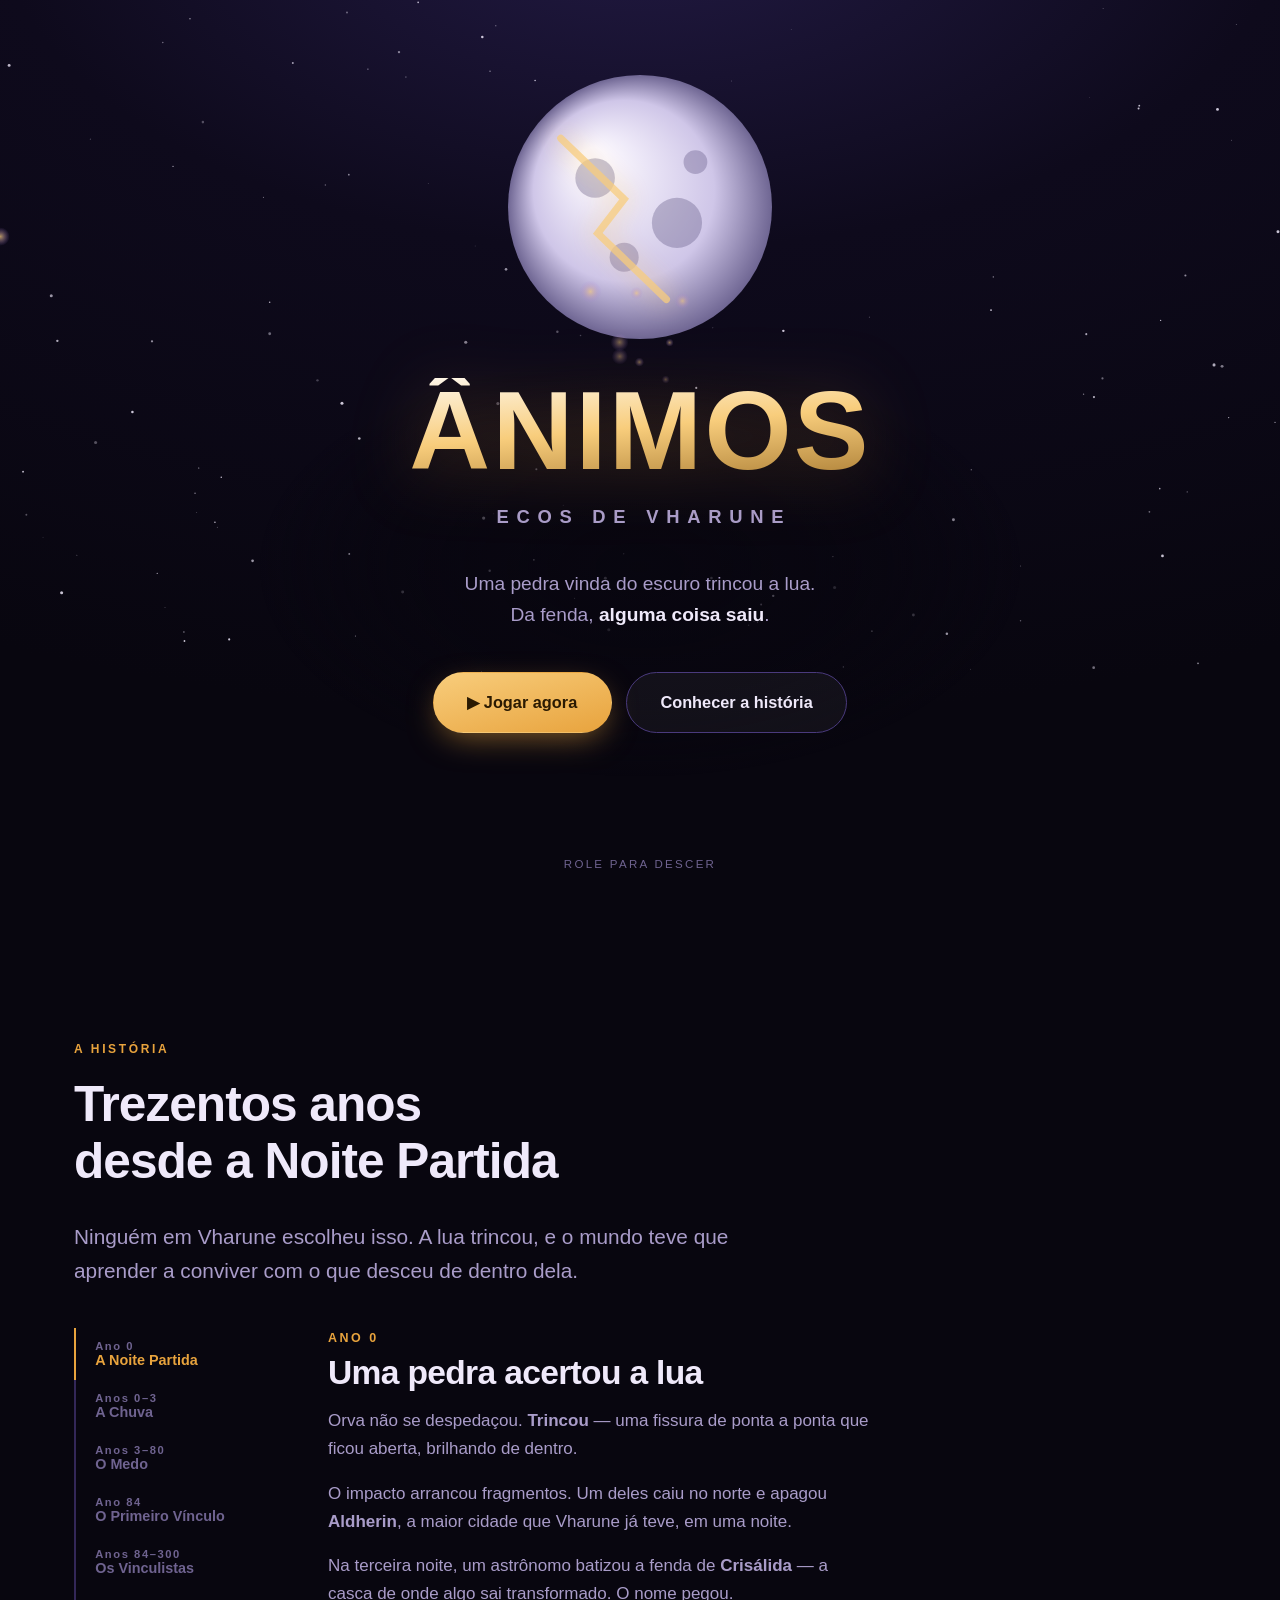
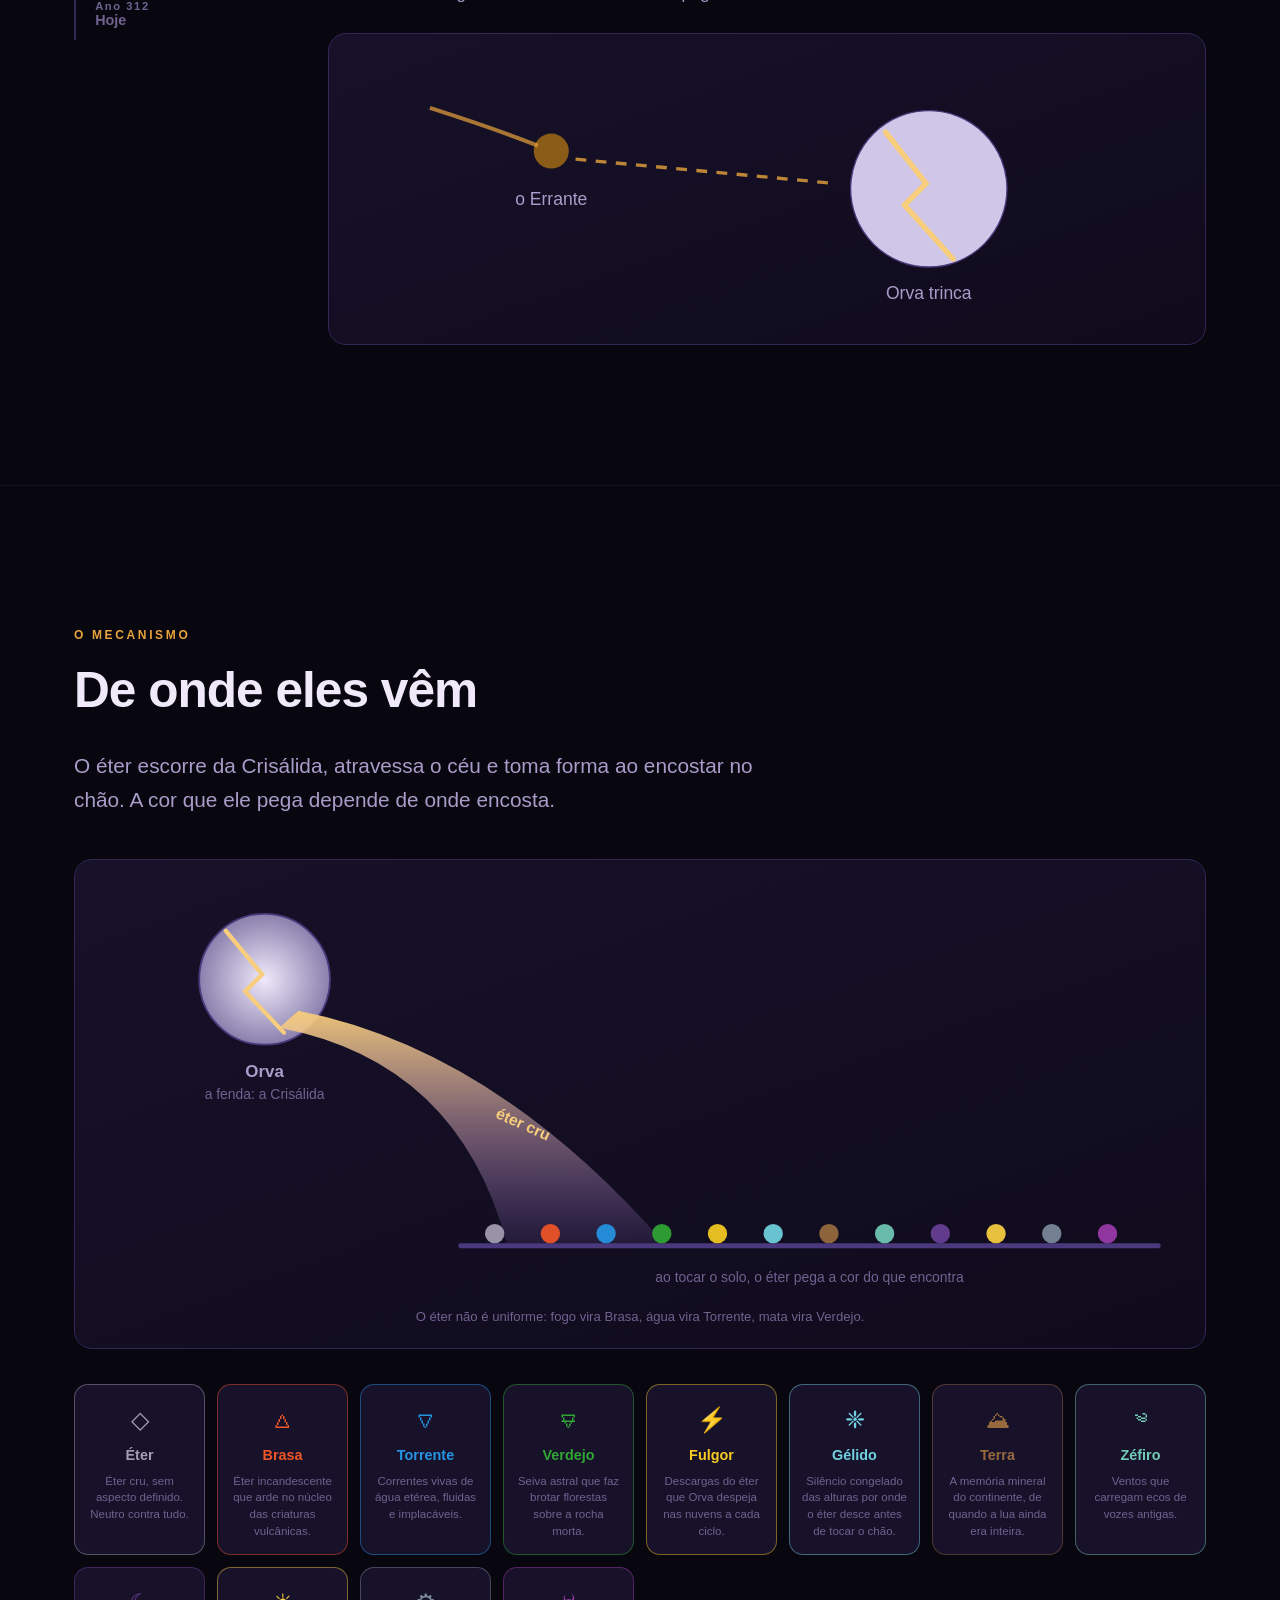
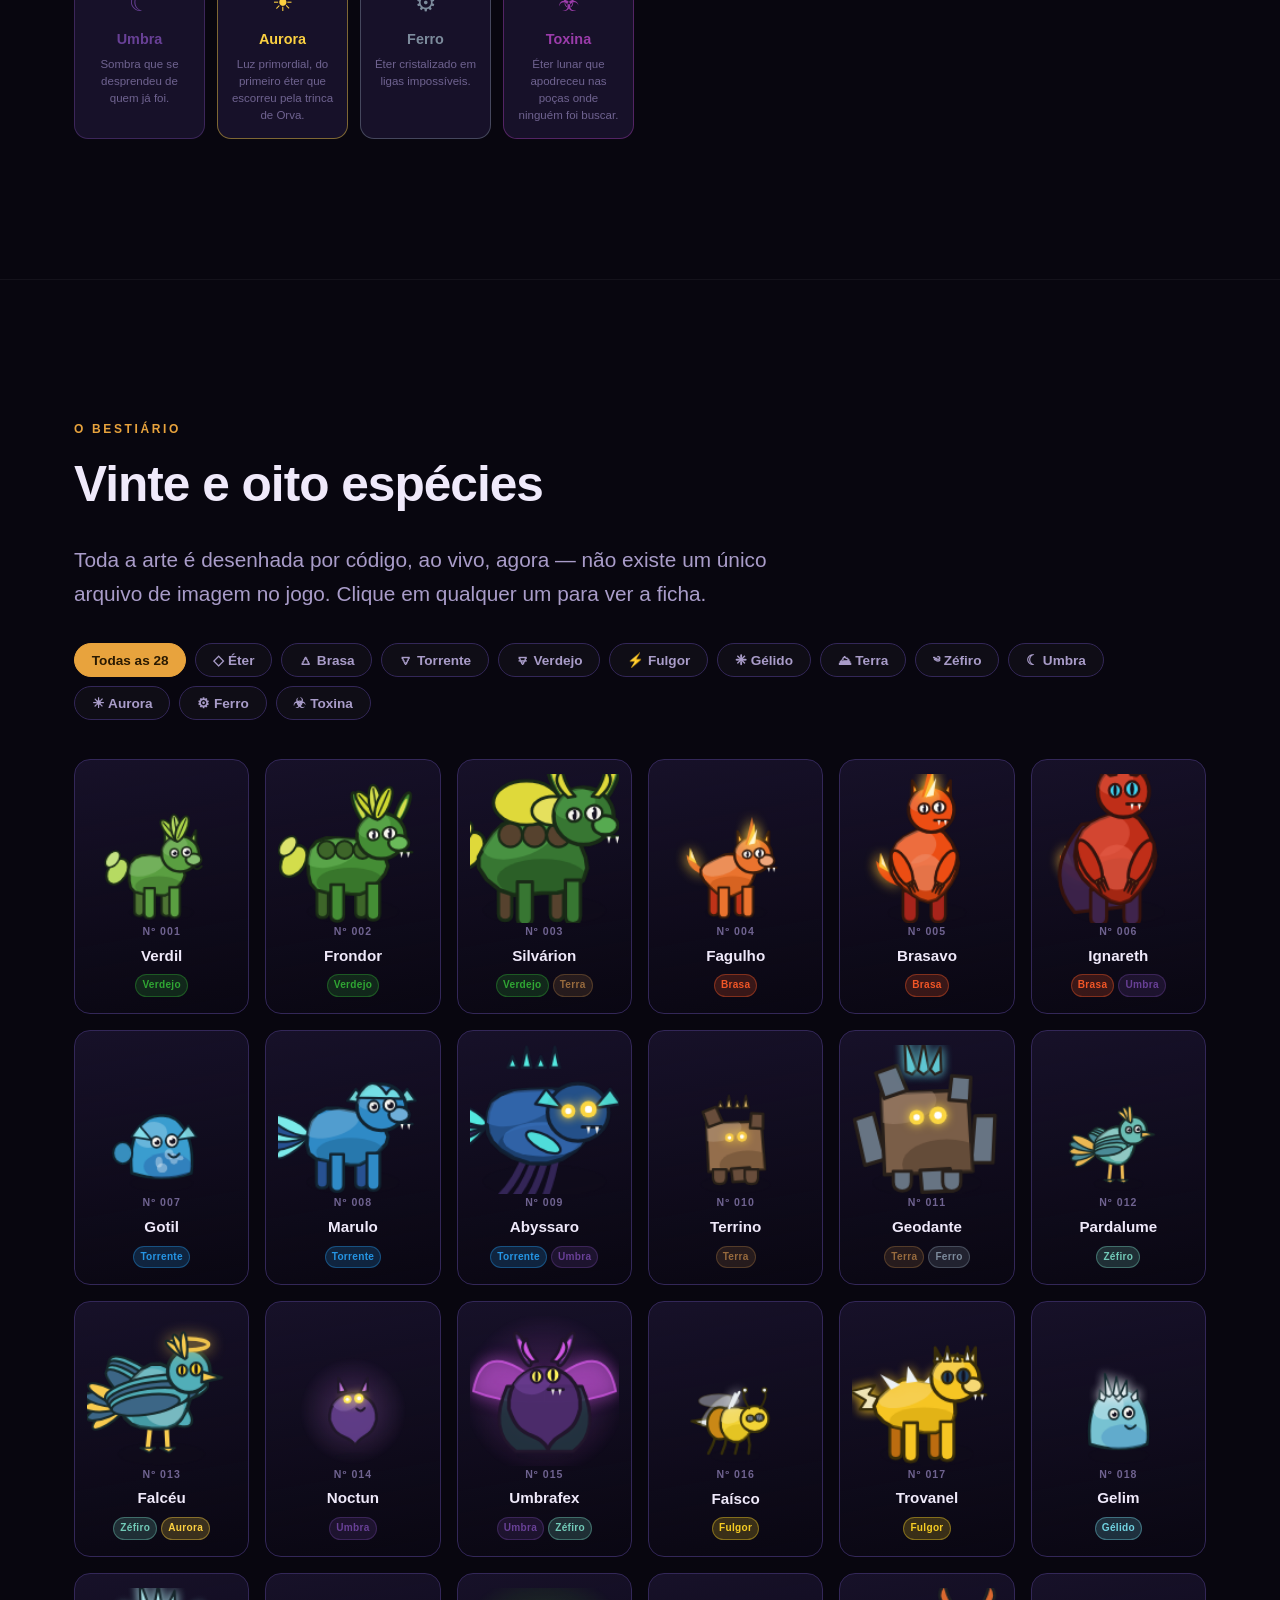
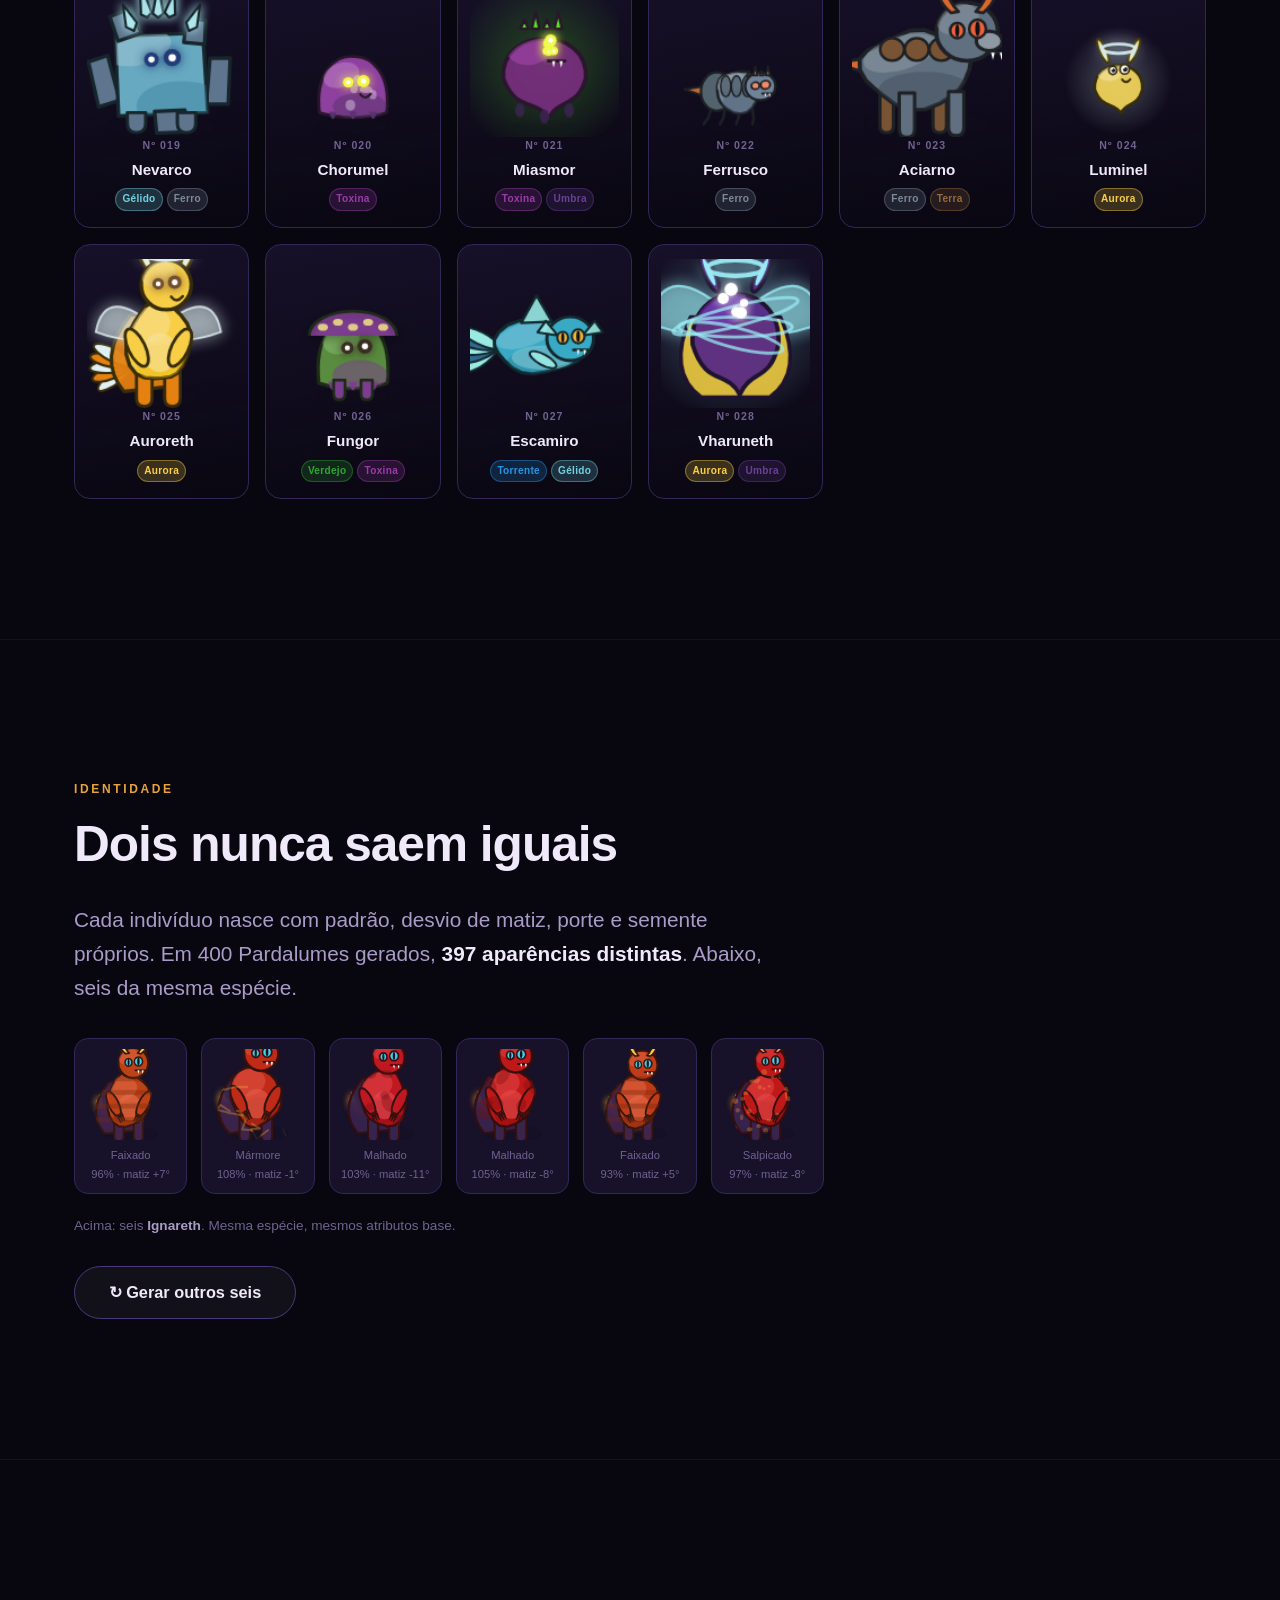
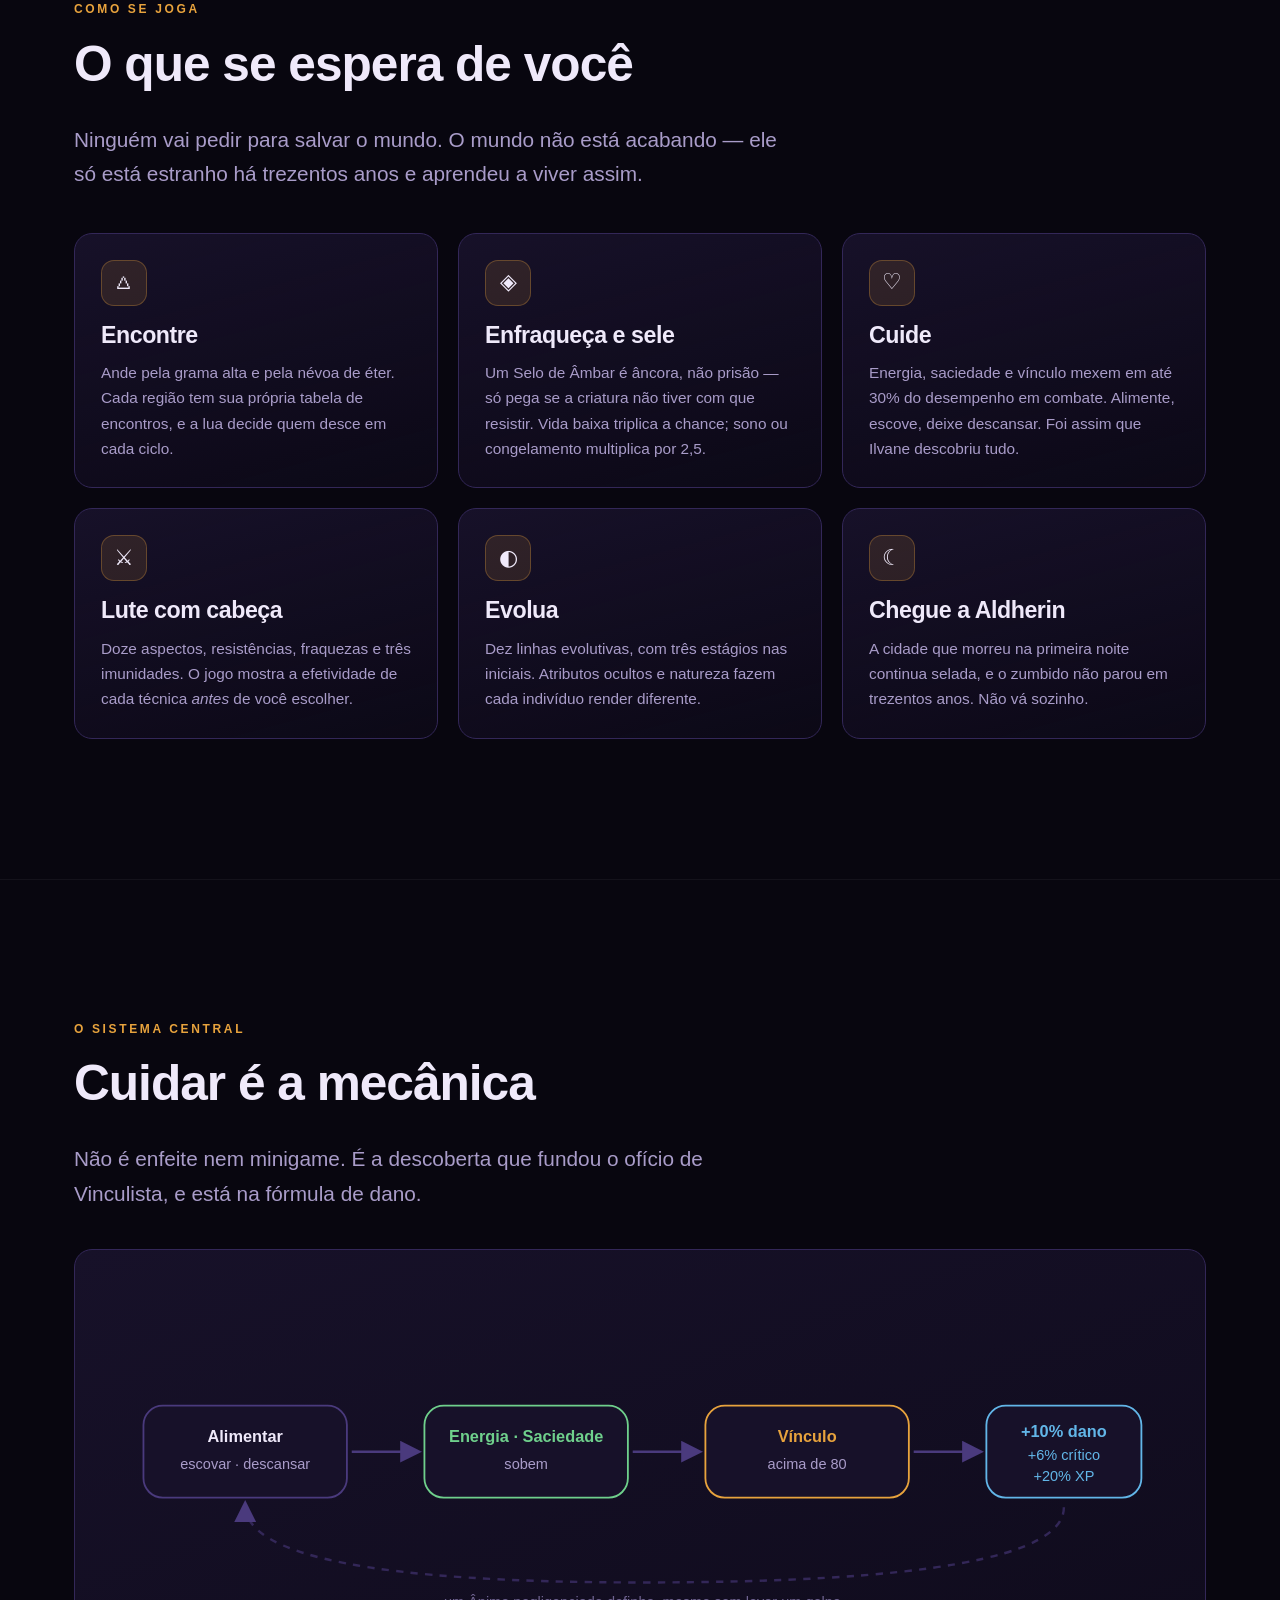
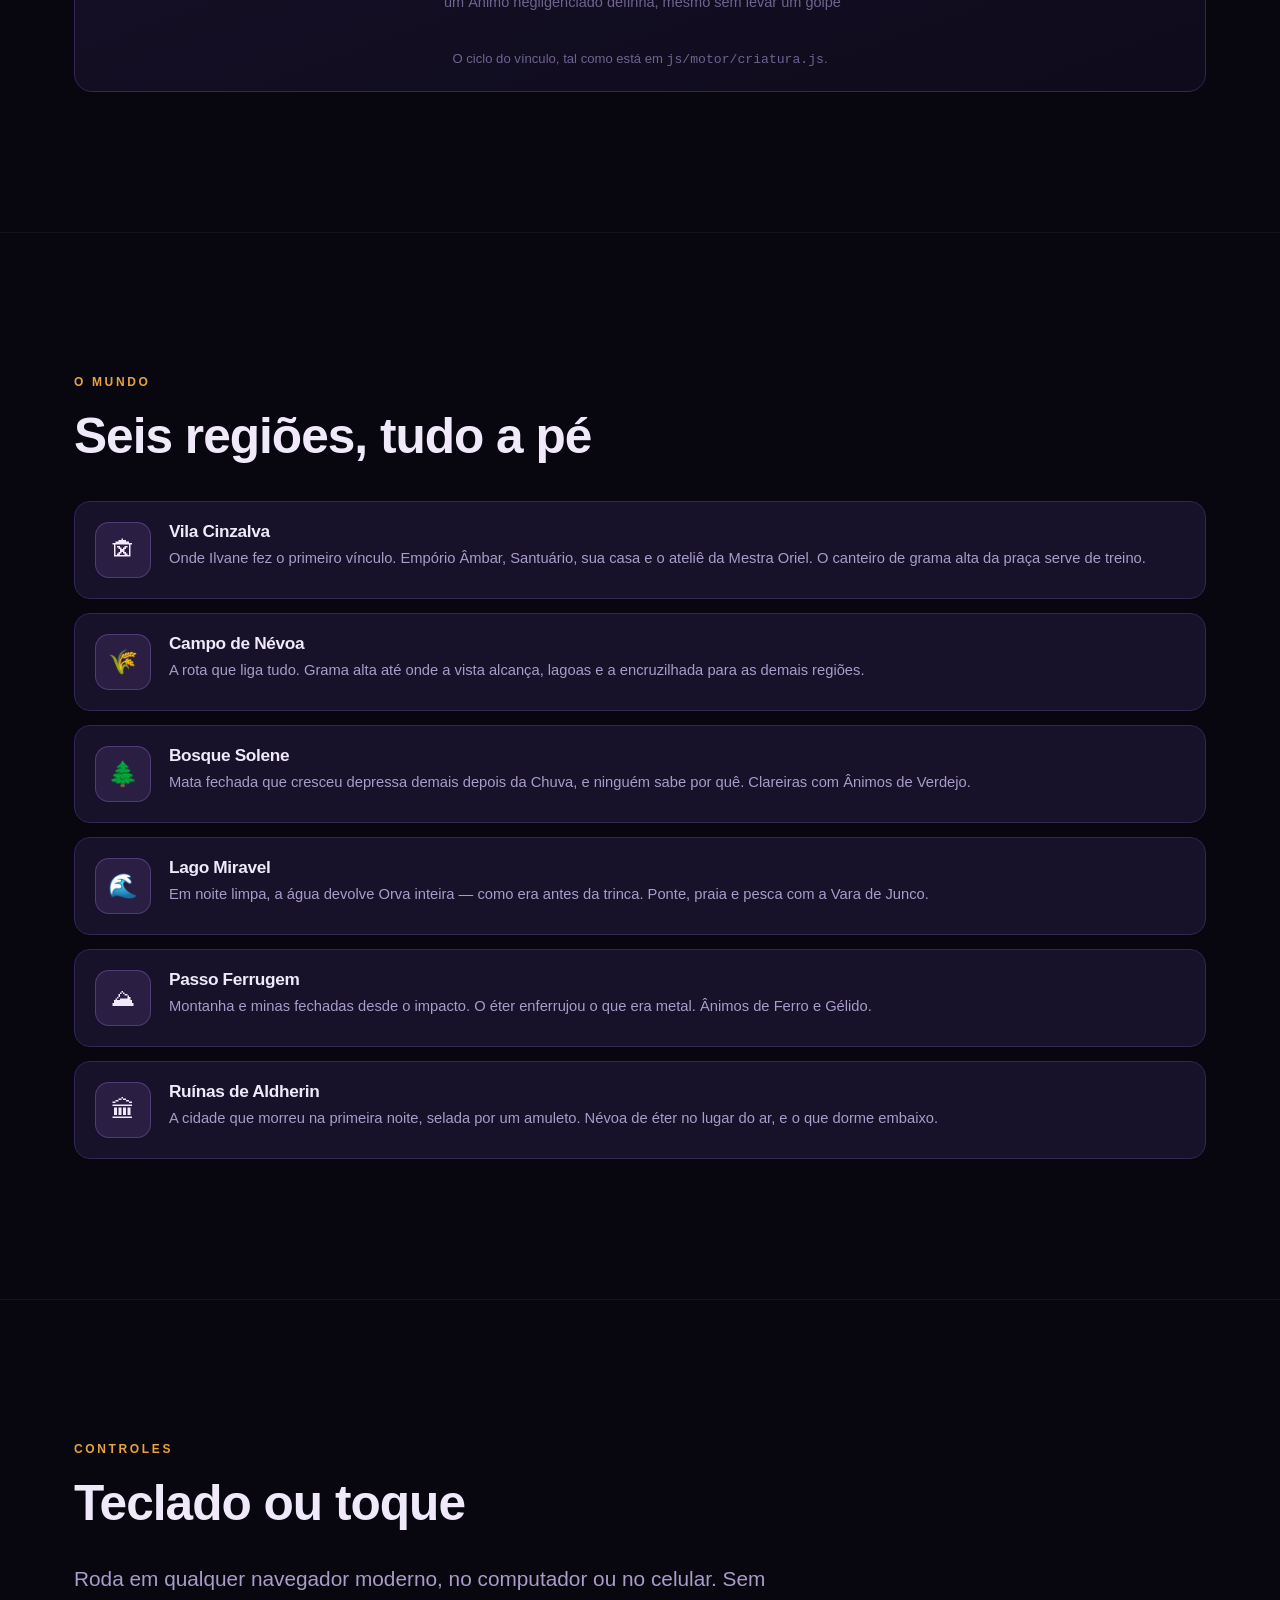
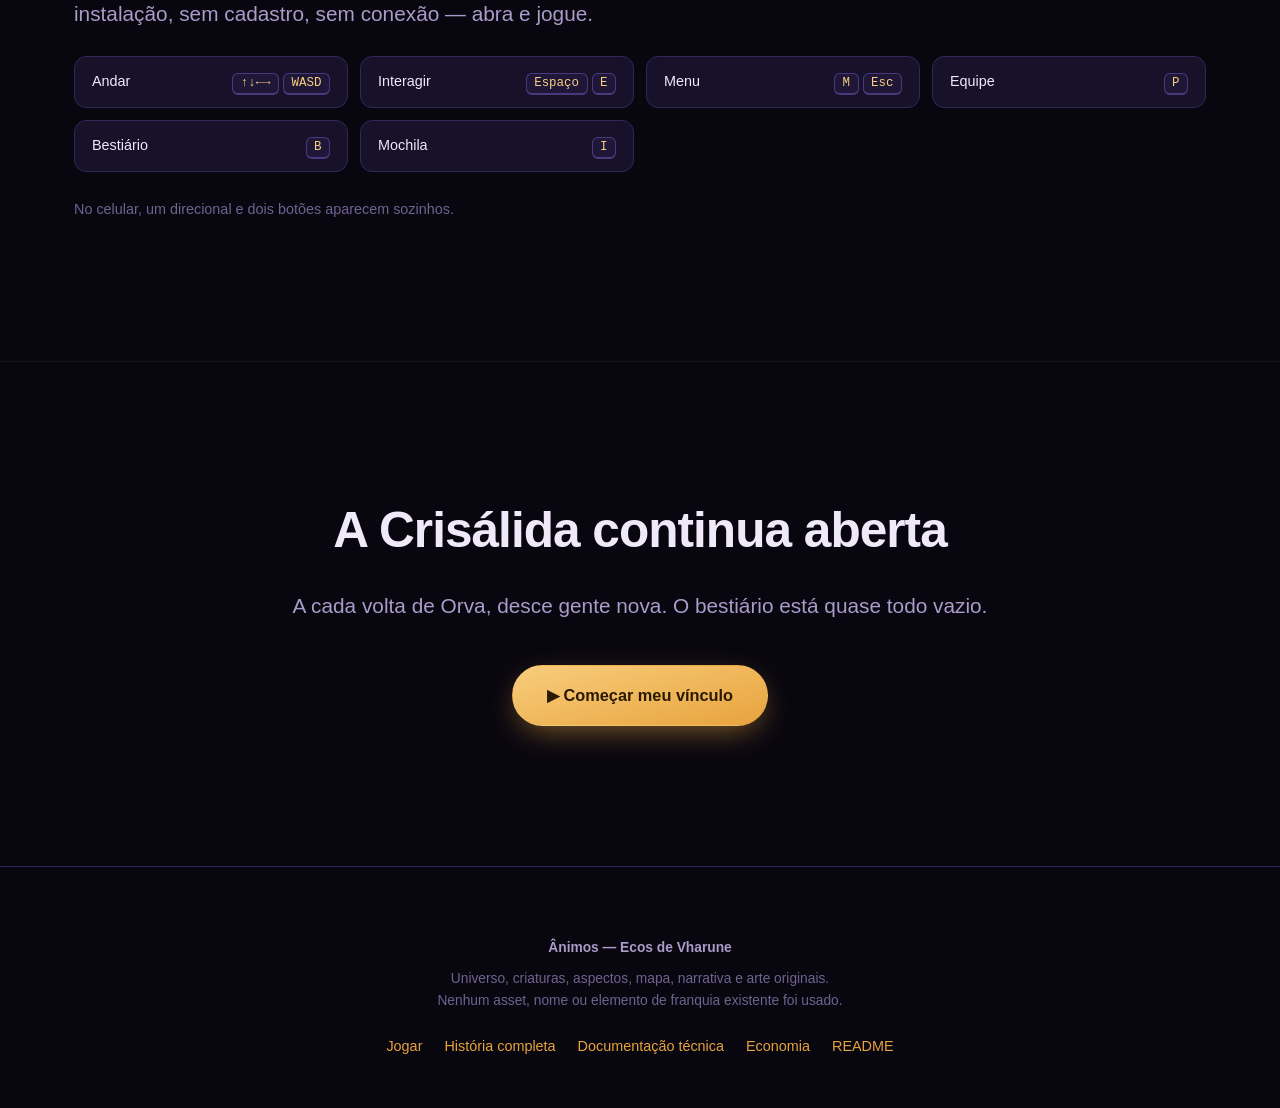
==== landing.html @ 6b6de31e "feat(jogo): renomeia para Ânimos — Ecos de Vharune e reescreve a história O título passa a ser "Ânim" ====
<!DOCTYPE html>
<html lang="pt-BR">
<head>
<meta charset="utf-8">
<meta name="viewport" content="width=device-width, initial-scale=1, viewport-fit=cover">
<title>Ânimos — Ecos de Vharune</title>
<meta name="description" content="Uma pedra trincou a lua. De dentro da fenda desceram os Ecos. Trezentos anos depois, nós os chamamos de Ânimos. RPG de captura de criaturas que roda direto no navegador.">
<meta property="og:title" content="Ânimos — Ecos de Vharune">
<meta property="og:description" content="Uma pedra trincou a lua. De dentro da fenda desceram os Ecos.">
<link rel="icon" href="data:image/svg+xml,<svg xmlns='http://www.w3.org/2000/svg' viewBox='0 0 32 32'><text y='26' font-size='26'>🌙</text></svg>">
<style>
:root{
  --fundo:#08060f; --fundo2:#0f0b1c; --painel:#171129; --painel2:#1f1738;
  --borda:#332758; --borda2:#4a3a7d;
  --ambar:#e8a33d; --ambar2:#f8cd7c; --ambar-esc:#8a5c17;
  --verde:#6fd08c; --vermelho:#e2653a; --azul:#62b6e8; --roxo:#a077e0;
  --texto:#efe9fa; --texto2:#a99cc9; --texto3:#6f6390;
  --max:1180px;
}
*{box-sizing:border-box;margin:0;padding:0}
html{scroll-behavior:smooth}
body{
  background:var(--fundo); color:var(--texto);
  font-family:'Inter',-apple-system,BlinkMacSystemFont,'Segoe UI',Roboto,sans-serif;
  font-size:17px; line-height:1.65; overflow-x:hidden;
  -webkit-font-smoothing:antialiased;
}
img,canvas,svg{max-width:100%;display:block}
a{color:var(--ambar);text-decoration:none}
.env{max-width:var(--max);margin:0 auto;padding:0 24px}

/* ---------- tipografia ---------- */
h1,h2,h3{line-height:1.15;letter-spacing:-.02em;font-weight:800}
h2{font-size:clamp(2rem,4.5vw,3.1rem);margin-bottom:.6em}
h3{font-size:clamp(1.15rem,2vw,1.45rem);margin-bottom:.5em}
.olho{
  font-size:.75rem;letter-spacing:.22em;text-transform:uppercase;
  color:var(--ambar);font-weight:700;margin-bottom:1rem;display:block;
}
.lide{font-size:clamp(1.05rem,1.7vw,1.3rem);color:var(--texto2);max-width:62ch}
.sec{padding:clamp(72px,11vw,140px) 0;position:relative}
.sec+.sec{border-top:1px solid rgba(255,255,255,.05)}

/* ---------- hero ---------- */
#hero{
  min-height:100svh;display:flex;align-items:flex-start;position:relative;overflow:hidden;
  padding:clamp(280px,42vh,430px) 0 90px;
  background:radial-gradient(120% 90% at 50% -10%,#221a44 0%,#0e0a1c 42%,var(--fundo) 100%);
}
#lua{position:absolute;inset:0;width:100%;height:100%;z-index:0}
.hero-txt{position:relative;z-index:2;text-align:center;width:100%}
/* véu suave atrás do texto: garante leitura mesmo com a lua e as gotas ao fundo */
.hero-txt::before{
  content:'';position:absolute;left:50%;top:-6%;transform:translateX(-50%);
  width:min(760px,94vw);height:118%;border-radius:50%;z-index:-1;
  background:radial-gradient(ellipse at center,rgba(8,6,15,.86) 0%,rgba(8,6,15,.55) 45%,transparent 72%);
}
.marca{
  font-size:clamp(2.9rem,10vw,7rem);font-weight:900;letter-spacing:.02em;line-height:.95;
  background:linear-gradient(175deg,#fff 8%,var(--ambar2) 48%,var(--ambar-esc) 100%);
  -webkit-background-clip:text;background-clip:text;color:transparent;
  filter:drop-shadow(0 6px 34px rgba(232,163,61,.28));
}
.sub{
  font-size:clamp(.85rem,2.2vw,1.15rem);letter-spacing:.42em;text-transform:uppercase;
  color:var(--texto2);margin-top:1.1rem;font-weight:600;padding-left:.42em;
}
.frase{margin:2.2rem auto 0;max-width:44ch;color:var(--texto2);font-size:clamp(1rem,1.9vw,1.2rem)}
.frase b{color:var(--texto);font-weight:600}
.acoes{margin-top:2.6rem;display:flex;gap:14px;justify-content:center;flex-wrap:wrap}
.btn{
  display:inline-flex;align-items:center;gap:.55em;padding:1rem 2.1rem;border-radius:999px;
  font-weight:700;font-size:1.02rem;border:1px solid transparent;cursor:pointer;
  transition:transform .18s cubic-bezier(.2,.9,.3,1.2),box-shadow .18s,background .18s;
}
.btn-p{background:linear-gradient(165deg,var(--ambar2),var(--ambar));color:#2a1a02;
  box-shadow:0 10px 32px -8px rgba(232,163,61,.6)}
.btn-p:hover{transform:translateY(-3px) scale(1.02);box-shadow:0 16px 42px -8px rgba(232,163,61,.75)}
.btn-s{background:rgba(255,255,255,.045);border-color:var(--borda2);color:var(--texto)}
.btn-s:hover{background:rgba(255,255,255,.1);transform:translateY(-3px)}
.rolar{
  position:absolute;bottom:26px;left:50%;transform:translateX(-50%);z-index:2;
  color:var(--texto3);font-size:.72rem;letter-spacing:.2em;text-transform:uppercase;
  animation:flutua 2.6s ease-in-out infinite;
}
@keyframes flutua{0%,100%{transform:translate(-50%,0);opacity:.5}50%{transform:translate(-50%,9px);opacity:1}}

/* ---------- linha do tempo ---------- */
.tl{display:grid;grid-template-columns:210px 1fr;gap:44px;margin-top:2.5rem}
.tl-nav{position:sticky;top:24px;align-self:start;border-left:2px solid var(--borda)}
.tl-b{
  display:block;width:100%;text-align:left;background:none;border:0;cursor:pointer;
  padding:.75rem 0 .75rem 1.2rem;color:var(--texto3);font-family:inherit;font-size:.9rem;
  font-weight:600;position:relative;transition:color .2s;
}
.tl-b::before{
  content:'';position:absolute;left:-2px;top:0;bottom:0;width:2px;background:var(--ambar);
  transform:scaleY(0);transition:transform .25s;
}
.tl-b:hover{color:var(--texto2)}
.tl-b.on{color:var(--ambar)}
.tl-b.on::before{transform:scaleY(1)}
.tl-b span{display:block;font-size:.7rem;letter-spacing:.14em;color:var(--texto3);font-weight:700}
.tl-p{display:none;animation:surge .45s cubic-bezier(.2,.7,.3,1)}
.tl-p.on{display:block}
@keyframes surge{from{opacity:0;transform:translateY(14px)}to{opacity:1;transform:none}}
.tl-ano{font-size:.78rem;letter-spacing:.2em;color:var(--ambar);font-weight:700;text-transform:uppercase}
.tl-p h3{font-size:clamp(1.5rem,3vw,2.1rem);margin:.35rem 0 .9rem}
.tl-p p{color:var(--texto2);margin-bottom:1rem;max-width:58ch}
.tl-fig{
  background:linear-gradient(160deg,var(--painel),var(--fundo2));
  border:1px solid var(--borda);border-radius:18px;padding:20px;margin-top:1.6rem;
}
.tl-fig figcaption{font-size:.82rem;color:var(--texto3);margin-top:.9rem;text-align:center}

/* ---------- cartões ---------- */
.grade{display:grid;gap:20px;margin-top:2.6rem}
.g3{grid-template-columns:repeat(auto-fit,minmax(280px,1fr))}
.g2{grid-template-columns:repeat(auto-fit,minmax(340px,1fr))}
.cartao{
  background:linear-gradient(165deg,var(--painel),rgba(15,11,28,.6));
  border:1px solid var(--borda);border-radius:18px;padding:26px;
  transition:transform .25s cubic-bezier(.2,.9,.3,1.1),border-color .25s;
}
.cartao:hover{transform:translateY(-5px);border-color:var(--borda2)}
.cartao .ico{
  width:46px;height:46px;border-radius:13px;display:grid;place-items:center;
  background:rgba(232,163,61,.12);border:1px solid rgba(232,163,61,.3);
  font-size:1.4rem;margin-bottom:1rem;
}
.cartao p{color:var(--texto2);font-size:.96rem}

/* ---------- bestiário ---------- */
.filtros{display:flex;gap:9px;flex-wrap:wrap;margin:2rem 0 2.4rem}
.fil{
  padding:.5rem 1.05rem;border-radius:999px;border:1px solid var(--borda);
  background:rgba(255,255,255,.03);color:var(--texto2);cursor:pointer;
  font-family:inherit;font-size:.85rem;font-weight:600;transition:all .18s;
}
.fil:hover{border-color:var(--borda2);color:var(--texto)}
.fil.on{background:var(--ambar);border-color:var(--ambar);color:#2a1a02}
.bestiario{display:grid;grid-template-columns:repeat(auto-fill,minmax(158px,1fr));gap:16px}
.esp{
  background:linear-gradient(170deg,var(--painel),rgba(12,9,22,.5));
  border:1px solid var(--borda);border-radius:16px;padding:14px 12px 16px;text-align:center;
  cursor:pointer;transition:transform .22s cubic-bezier(.2,.9,.3,1.2),border-color .22s,box-shadow .22s;
}
.esp:hover{transform:translateY(-6px) scale(1.03);border-color:var(--ambar);
  box-shadow:0 14px 34px -12px rgba(232,163,61,.45)}
.esp img{width:100%;aspect-ratio:1;object-fit:contain;image-rendering:auto}
.esp .num{font-size:.66rem;color:var(--texto3);letter-spacing:.1em;font-weight:700}
.esp .nom{font-weight:700;font-size:.95rem;margin:.15rem 0 .4rem}
.tags{display:flex;gap:4px;justify-content:center;flex-wrap:wrap}
.tag{font-size:.63rem;padding:.2em .6em;border-radius:999px;font-weight:700;letter-spacing:.03em}

/* ---------- modal ---------- */
.modal{
  position:fixed;inset:0;background:rgba(4,3,9,.86);backdrop-filter:blur(10px);
  z-index:100;display:none;place-items:center;padding:20px;
}
.modal.on{display:grid;animation:surge .3s}
.modal-cx{
  background:linear-gradient(165deg,var(--painel2),var(--fundo2));
  border:1px solid var(--borda2);border-radius:22px;padding:30px;
  max-width:560px;width:100%;max-height:88vh;overflow-y:auto;position:relative;
}
.fechar{
  position:absolute;top:16px;right:16px;width:36px;height:36px;border-radius:50%;
  background:rgba(255,255,255,.07);border:1px solid var(--borda);color:var(--texto);
  cursor:pointer;font-size:1.1rem;line-height:1;
}
.modal-topo{display:flex;gap:20px;align-items:center;margin-bottom:1.4rem}
.modal-topo img{width:120px;height:120px;flex-shrink:0}
.atrs{display:grid;gap:9px;margin:1.3rem 0}
.atr{display:grid;grid-template-columns:104px 1fr 40px;align-items:center;gap:12px;font-size:.83rem}
.atr .bar{height:7px;background:rgba(255,255,255,.07);border-radius:99px;overflow:hidden}
.atr .bar i{display:block;height:100%;border-radius:99px;background:linear-gradient(90deg,var(--ambar-esc),var(--ambar2))}
.atr .v{text-align:right;font-weight:700;color:var(--texto2);font-variant-numeric:tabular-nums}

/* ---------- variação ---------- */
.varia{display:grid;grid-template-columns:repeat(auto-fit,minmax(112px,1fr));gap:14px;margin-top:2rem}
.varia figure{background:var(--painel);border:1px solid var(--borda);border-radius:14px;padding:10px}
.varia figcaption{font-size:.7rem;color:var(--texto3);text-align:center;margin-top:.4rem}

/* ---------- aspectos ---------- */
.aspectos{display:grid;grid-template-columns:repeat(auto-fill,minmax(128px,1fr));gap:12px;margin-top:2.2rem}
.asp{
  border:1px solid var(--borda);border-radius:14px;padding:15px 12px;text-align:center;
  background:var(--painel);transition:transform .2s,border-color .2s;cursor:default;
}
.asp:hover{transform:translateY(-4px)}
.asp .gl{font-size:1.5rem;display:block;margin-bottom:.3rem}
.asp .nm{font-weight:700;font-size:.9rem}
.asp .ds{font-size:.72rem;color:var(--texto3);margin-top:.3rem;line-height:1.45}

/* ---------- tabelas / listas ---------- */
.regioes{display:grid;gap:14px;margin-top:2.2rem}
.reg{
  display:grid;grid-template-columns:56px 1fr;gap:18px;align-items:start;
  background:var(--painel);border:1px solid var(--borda);border-radius:16px;padding:20px;
}
.reg .n{
  width:56px;height:56px;border-radius:14px;display:grid;place-items:center;font-size:1.5rem;
  background:rgba(160,119,224,.14);border:1px solid rgba(160,119,224,.32);
}
.reg h3{margin-bottom:.25em;font-size:1.08rem}
.reg p{color:var(--texto2);font-size:.92rem}

.teclas{display:grid;grid-template-columns:repeat(auto-fit,minmax(240px,1fr));gap:12px;margin-top:1.6rem}
.tec{display:flex;justify-content:space-between;align-items:center;gap:14px;
  background:var(--painel);border:1px solid var(--borda);border-radius:12px;padding:13px 17px;font-size:.9rem}
.tec kbd{
  background:var(--painel2);border:1px solid var(--borda2);border-bottom-width:2px;
  border-radius:6px;padding:.2em .6em;font-size:.78rem;font-family:ui-monospace,monospace;
  color:var(--ambar2);white-space:nowrap;
}

/* ---------- rodapé ---------- */
footer{padding:70px 0 50px;border-top:1px solid var(--borda);text-align:center}
footer p{color:var(--texto3);font-size:.86rem;margin-bottom:.5rem}
.links{display:flex;gap:22px;justify-content:center;margin-top:1.4rem;flex-wrap:wrap;font-size:.9rem}

/* ---------- revelação ---------- */
.rev{opacity:0;transform:translateY(26px);transition:opacity .7s cubic-bezier(.2,.7,.3,1),transform .7s cubic-bezier(.2,.7,.3,1)}
.rev.vis{opacity:1;transform:none}

@media (max-width:860px){
  .tl{grid-template-columns:1fr;gap:22px}
  .tl-nav{position:static;display:flex;gap:6px;overflow-x:auto;border-left:0;
    border-bottom:2px solid var(--borda);padding-bottom:2px}
  .tl-b{white-space:nowrap;padding:.6rem .9rem}
  .tl-b::before{left:0;right:0;top:auto;bottom:-2px;width:auto;height:2px;transform:scaleX(0)}
  .tl-b.on::before{transform:scaleX(1)}
  .modal-topo{flex-direction:column;text-align:center}
}
@media (prefers-reduced-motion:reduce){
  *{animation-duration:.01ms!important;transition-duration:.01ms!important}
  html{scroll-behavior:auto}
}
</style>
</head>
<body>

<!-- ══════════════ HERO ══════════════ -->
<header id="hero">
  <canvas id="lua"></canvas>
  <div class="env hero-txt">
    <h1 class="marca">ÂNIMOS</h1>
    <div class="sub">Ecos de Vharune</div>
    <p class="frase">
      Uma pedra vinda do escuro trincou a lua.<br>
      Da fenda, <b>alguma coisa saiu</b>.
    </p>
    <div class="acoes">
      <a class="btn btn-p" href="index.html">▶ Jogar agora</a>
      <a class="btn btn-s" href="#historia">Conhecer a história</a>
    </div>
  </div>
  <div class="rolar">role para descer</div>
</header>

<!-- ══════════════ HISTÓRIA ══════════════ -->
<section class="sec" id="historia">
  <div class="env">
    <span class="olho rev">A história</span>
    <h2 class="rev">Trezentos anos<br>desde a Noite Partida</h2>
    <p class="lide rev">
      Ninguém em Vharune escolheu isso. A lua trincou, e o mundo teve que
      aprender a conviver com o que desceu de dentro dela.
    </p>

    <div class="tl rev">
      <nav class="tl-nav" id="tlnav"></nav>
      <div id="tlcorpo"></div>
    </div>
  </div>
</section>

<!-- ══════════════ COMO CHEGARAM ══════════════ -->
<section class="sec">
  <div class="env">
    <span class="olho rev">O mecanismo</span>
    <h2 class="rev">De onde eles vêm</h2>
    <p class="lide rev">
      O éter escorre da Crisálida, atravessa o céu e toma forma ao encostar no
      chão. A cor que ele pega depende de onde encosta.
    </p>
    <figure class="tl-fig rev" style="margin-top:2.6rem">
      <svg viewBox="0 0 900 340" role="img" aria-label="Diagrama: o éter desce da fenda da lua, atravessa o céu e toma doze formas ao tocar o solo">
        <defs>
          <linearGradient id="gEter" x1="0" y1="0" x2="0" y2="1">
            <stop offset="0%" stop-color="#f8cd7c" stop-opacity=".95"/>
            <stop offset="100%" stop-color="#a077e0" stop-opacity=".12"/>
          </linearGradient>
          <radialGradient id="gLua"><stop offset="0%" stop-color="#efe9fa"/><stop offset="100%" stop-color="#8a80ad"/></radialGradient>
        </defs>
        <!-- lua -->
        <circle cx="140" cy="82" r="54" fill="url(#gLua)"/>
        <path d="M108 42 L138 78 L124 92 L156 126" stroke="#f8cd7c" stroke-width="3.5" fill="none" stroke-linecap="round"/>
        <circle cx="140" cy="82" r="54" fill="none" stroke="#4a3a7d" stroke-width="1.5"/>
        <text x="140" y="163" fill="#a99cc9" font-size="14" text-anchor="middle" font-weight="700">Orva</text>
        <text x="140" y="181" fill="#6f6390" font-size="11.5" text-anchor="middle">a fenda: a Crisálida</text>
        <!-- feixe -->
        <path d="M152 122 Q 300 150 340 300 L 470 300 Q 330 140 168 108 Z" fill="url(#gEter)"/>
        <text x="330" y="196" fill="#f8cd7c" font-size="13" font-weight="700" transform="rotate(24 330 196)">éter cru</text>
        <!-- solo -->
        <rect x="300" y="300" width="580" height="4" rx="2" fill="#4a3a7d"/>
        <text x="590" y="332" fill="#6f6390" font-size="11.5" text-anchor="middle">ao tocar o solo, o éter pega a cor do que encontra</text>
        <!-- aspectos -->
        <g id="svgAspectos"></g>
      </svg>
      <figcaption>O éter não é uniforme: fogo vira Brasa, água vira Torrente, mata vira Verdejo.</figcaption>
    </figure>

    <div class="aspectos rev" id="aspectos"></div>
  </div>
</section>

<!-- ══════════════ BESTIÁRIO ══════════════ -->
<section class="sec" id="especies">
  <div class="env">
    <span class="olho rev">O bestiário</span>
    <h2 class="rev">Vinte e oito espécies</h2>
    <p class="lide rev">
      Toda a arte é desenhada por código, ao vivo, agora — não existe um único
      arquivo de imagem no jogo. Clique em qualquer um para ver a ficha.
    </p>
    <div class="filtros rev" id="filtros"></div>
    <div class="bestiario rev" id="bestiario"></div>
  </div>
</section>

<!-- ══════════════ VARIAÇÃO ══════════════ -->
<section class="sec" id="variacao">
  <div class="env">
    <span class="olho rev">Identidade</span>
    <h2 class="rev">Dois nunca saem iguais</h2>
    <p class="lide rev">
      Cada indivíduo nasce com padrão, desvio de matiz, porte e semente próprios.
      Em 400 Pardalumes gerados, <b style="color:var(--texto)">397 aparências
      distintas</b>. Abaixo, seis da mesma espécie.
    </p>
    <div class="varia rev" id="varia"></div>
    <div style="margin-top:1.8rem" class="rev">
      <button class="btn btn-s" id="reroll">↻ Gerar outros seis</button>
    </div>
  </div>
</section>

<!-- ══════════════ COMO SE JOGA ══════════════ -->
<section class="sec" id="como-jogar">
  <div class="env">
    <span class="olho rev">Como se joga</span>
    <h2 class="rev">O que se espera de você</h2>
    <p class="lide rev">
      Ninguém vai pedir para salvar o mundo. O mundo não está acabando — ele só
      está estranho há trezentos anos e aprendeu a viver assim.
    </p>

    <div class="grade g3 rev">
      <div class="cartao">
        <div class="ico">🜂</div>
        <h3>Encontre</h3>
        <p>Ande pela grama alta e pela névoa de éter. Cada região tem sua própria
        tabela de encontros, e a lua decide quem desce em cada ciclo.</p>
      </div>
      <div class="cartao">
        <div class="ico">◈</div>
        <h3>Enfraqueça e sele</h3>
        <p>Um Selo de Âmbar é âncora, não prisão — só pega se a criatura não tiver
        com que resistir. Vida baixa triplica a chance; sono ou congelamento
        multiplica por 2,5.</p>
      </div>
      <div class="cartao">
        <div class="ico">♡</div>
        <h3>Cuide</h3>
        <p>Energia, saciedade e vínculo mexem em até 30% do desempenho em combate.
        Alimente, escove, deixe descansar. Foi assim que Ilvane descobriu tudo.</p>
      </div>
      <div class="cartao">
        <div class="ico">⚔</div>
        <h3>Lute com cabeça</h3>
        <p>Doze aspectos, resistências, fraquezas e três imunidades. O jogo mostra
        a efetividade de cada técnica <em>antes</em> de você escolher.</p>
      </div>
      <div class="cartao">
        <div class="ico">◐</div>
        <h3>Evolua</h3>
        <p>Dez linhas evolutivas, com três estágios nas iniciais. Atributos ocultos
        e natureza fazem cada indivíduo render diferente.</p>
      </div>
      <div class="cartao">
        <div class="ico">☾</div>
        <h3>Chegue a Aldherin</h3>
        <p>A cidade que morreu na primeira noite continua selada, e o zumbido não
        parou em trezentos anos. Não vá sozinho.</p>
      </div>
    </div>
  </div>
</section>

<!-- ══════════════ CICLO DO VÍNCULO ══════════════ -->
<section class="sec">
  <div class="env">
    <span class="olho rev">O sistema central</span>
    <h2 class="rev">Cuidar é a mecânica</h2>
    <p class="lide rev">
      Não é enfeite nem minigame. É a descoberta que fundou o ofício de
      Vinculista, e está na fórmula de dano.
    </p>
    <figure class="tl-fig rev" style="margin-top:2.4rem">
      <svg viewBox="0 0 900 300" role="img" aria-label="Diagrama do ciclo: alimentar e descansar elevam energia e saciedade, que elevam o vínculo, que aumenta dano, crítico e experiência">
        <defs>
          <marker id="seta" markerWidth="9" markerHeight="9" refX="7" refY="4.5" orient="auto">
            <path d="M0 0 L9 4.5 L0 9 z" fill="#4a3a7d"/>
          </marker>
        </defs>
        <g font-size="13.5" text-anchor="middle">
          <g>
            <rect x="40" y="112" width="168" height="76" rx="16" fill="#171129" stroke="#4a3a7d" stroke-width="1.5"/>
            <text x="124" y="142" fill="#efe9fa" font-weight="700">Alimentar</text>
            <text x="124" y="164" fill="#a99cc9" font-size="12">escovar · descansar</text>
          </g>
          <g>
            <rect x="272" y="112" width="168" height="76" rx="16" fill="#171129" stroke="#6fd08c" stroke-width="1.5"/>
            <text x="356" y="142" fill="#6fd08c" font-weight="700">Energia · Saciedade</text>
            <text x="356" y="164" fill="#a99cc9" font-size="12">sobem</text>
          </g>
          <g>
            <rect x="504" y="112" width="168" height="76" rx="16" fill="#171129" stroke="#e8a33d" stroke-width="1.5"/>
            <text x="588" y="142" fill="#e8a33d" font-weight="700">Vínculo</text>
            <text x="588" y="164" fill="#a99cc9" font-size="12">acima de 80</text>
          </g>
          <g>
            <rect x="736" y="112" width="128" height="76" rx="16" fill="#171129" stroke="#62b6e8" stroke-width="1.5"/>
            <text x="800" y="138" fill="#62b6e8" font-weight="700">+10% dano</text>
            <text x="800" y="157" fill="#62b6e8" font-size="12">+6% crítico</text>
            <text x="800" y="174" fill="#62b6e8" font-size="12">+20% XP</text>
          </g>
        </g>
        <g stroke="#4a3a7d" stroke-width="2" marker-end="url(#seta)" fill="none">
          <path d="M212 150 L266 150"/><path d="M444 150 L498 150"/><path d="M676 150 L730 150"/>
        </g>
        <path d="M800 196 Q 800 258 452 258 Q 124 258 124 194" stroke="#332758" stroke-width="2"
              stroke-dasharray="6 6" fill="none" marker-end="url(#seta)"/>
        <text x="452" y="278" fill="#6f6390" font-size="12" text-anchor="middle">
          um Ânimo negligenciado definha, mesmo sem levar um golpe
        </text>
      </svg>
      <figcaption>O ciclo do vínculo, tal como está em <code>js/motor/criatura.js</code>.</figcaption>
    </figure>
  </div>
</section>

<!-- ══════════════ MUNDO ══════════════ -->
<section class="sec" id="mundo">
  <div class="env">
    <span class="olho rev">O mundo</span>
    <h2 class="rev">Seis regiões, tudo a pé</h2>
    <div class="regioes rev" id="regioes"></div>
  </div>
</section>

<!-- ══════════════ CONTROLES ══════════════ -->
<section class="sec">
  <div class="env">
    <span class="olho rev">Controles</span>
    <h2 class="rev">Teclado ou toque</h2>
    <p class="lide rev">
      Roda em qualquer navegador moderno, no computador ou no celular. Sem
      instalação, sem cadastro, sem conexão — abra e jogue.
    </p>
    <div class="teclas rev">
      <div class="tec"><span>Andar</span><span><kbd>↑↓←→</kbd> <kbd>WASD</kbd></span></div>
      <div class="tec"><span>Interagir</span><span><kbd>Espaço</kbd> <kbd>E</kbd></span></div>
      <div class="tec"><span>Menu</span><span><kbd>M</kbd> <kbd>Esc</kbd></span></div>
      <div class="tec"><span>Equipe</span><span><kbd>P</kbd></span></div>
      <div class="tec"><span>Bestiário</span><span><kbd>B</kbd></span></div>
      <div class="tec"><span>Mochila</span><span><kbd>I</kbd></span></div>
    </div>
    <p style="margin-top:1.6rem;color:var(--texto3);font-size:.9rem" class="rev">
      No celular, um direcional e dois botões aparecem sozinhos.
    </p>
  </div>
</section>

<!-- ══════════════ CTA ══════════════ -->
<section class="sec" style="text-align:center">
  <div class="env">
    <h2 class="rev">A Crisálida continua aberta</h2>
    <p class="lide rev" style="margin:0 auto 2.4rem">
      A cada volta de Orva, desce gente nova. O bestiário está quase todo vazio.
    </p>
    <div class="acoes rev"><a class="btn btn-p" href="index.html">▶ Começar meu vínculo</a></div>
  </div>
</section>

<footer>
  <div class="env">
    <p><b style="color:var(--texto2)">Ânimos — Ecos de Vharune</b></p>
    <p>Universo, criaturas, aspectos, mapa, narrativa e arte originais.<br>
       Nenhum asset, nome ou elemento de franquia existente foi usado.</p>
    <div class="links">
      <a href="index.html">Jogar</a>
      <a href="docs/HISTORIA.md">História completa</a>
      <a href="docs/DOCUMENTACAO.md">Documentação técnica</a>
      <a href="docs/ECONOMIA.md">Economia</a>
      <a href="README.md">README</a>
    </div>
  </div>
</footer>

<!-- modal de espécie -->
<div class="modal" id="modal"><div class="modal-cx" id="modalcx"></div></div>

<!-- Módulos reais do jogo: a arte da página é a arte do jogo. -->
<script src="js/core.js"></script>
<script src="js/data/tipos.js"></script>
<script src="js/data/tecnicas.js"></script>
<script src="js/data/especies.js"></script>
<script src="js/arte/criaturas.js"></script>
<script>
(function () {
  'use strict';
  var G = window.ANIMOS, A = G.Arte, U = G.utils;
  var $ = function (s) { return document.querySelector(s); };

  /* ════════════ 1. LUA TRINCADA (hero) ════════════ */
  (function lua() {
    var cv = $('#lua'), ctx = cv.getContext('2d'), w, h, dpr, t = 0;
    var gotas = [];

    function medir() {
      dpr = Math.min(window.devicePixelRatio || 1, 2);
      w = cv.clientWidth; h = cv.clientHeight;
      cv.width = w * dpr; cv.height = h * dpr;
      ctx.setTransform(dpr, 0, 0, dpr, 0, 0);
    }
    medir();
    window.addEventListener('resize', medir);

    /* estrelas fixas, com cintilação própria */
    var estrelas = [];
    for (var i = 0; i < 130; i++) {
      estrelas.push({ x: Math.random(), y: Math.random() * .75, r: Math.random() * 1.3 + .3, f: Math.random() * 6.3 });
    }

    function quadro() {
      t += 0.016;
      ctx.clearRect(0, 0, w, h);

      /* estrelas */
      for (var i = 0; i < estrelas.length; i++) {
        var e = estrelas[i];
        var br = 0.25 + Math.abs(Math.sin(t * 0.7 + e.f)) * 0.6;
        ctx.globalAlpha = br;
        ctx.fillStyle = '#efe9fa';
        ctx.beginPath(); ctx.arc(e.x * w, e.y * h, e.r, 0, 6.3); ctx.fill();
      }
      ctx.globalAlpha = 1;

      /* lua */
      /* a lua fica acima do bloco de texto, nunca atrás dele */
      var lx = w * 0.5;
      var ly = Math.min(h * 0.23, 235);
      var R = Math.min(w * 0.13, h * 0.155, 132);
      var g = ctx.createRadialGradient(lx - R * .35, ly - R * .35, R * .1, lx, ly, R);
      g.addColorStop(0, '#fbf8ff'); g.addColorStop(.65, '#cfc6e8'); g.addColorStop(1, '#6f6693');
      ctx.fillStyle = g;
      ctx.beginPath(); ctx.arc(lx, ly, R, 0, 6.3); ctx.fill();

      /* crateras */
      ctx.fillStyle = 'rgba(90,80,125,.34)';
      [[-.34,-.22,.15],[.28,.12,.19],[-.12,.38,.11],[.42,-.34,.09]].forEach(function (c) {
        ctx.beginPath(); ctx.arc(lx + c[0] * R, ly + c[1] * R, c[2] * R, 0, 6.3); ctx.fill();
      });

      /* a trinca — pulsa devagar */
      var pulso = 0.62 + Math.sin(t * 1.15) * 0.24;
      ctx.save();
      ctx.strokeStyle = 'rgba(248,205,124,' + pulso + ')';
      ctx.lineWidth = R * 0.055; ctx.lineCap = 'round';
      ctx.shadowColor = 'rgba(248,205,124,.9)'; ctx.shadowBlur = 26;
      ctx.beginPath();
      ctx.moveTo(lx - R * .60, ly - R * .52);
      ctx.lineTo(lx - R * .12, ly - R * .06);
      ctx.lineTo(lx - R * .32, ly + R * .20);
      ctx.lineTo(lx + R * .20, ly + R * .70);
      ctx.stroke();
      ctx.restore();

      /* gotas de éter escorrendo */
      if (Math.random() < 0.09) {
        gotas.push({ x: lx + (Math.random() - .5) * R * .8, y: ly + R * .5, v: .35 + Math.random() * .7,
                     a: 1, r: 1 + Math.random() * 1.9 });
      }
      for (i = gotas.length - 1; i >= 0; i--) {
        var d = gotas[i];
        d.y += d.v; d.a -= 0.0032;
        if (d.a <= 0 || d.y > h) { gotas.splice(i, 1); continue; }
        ctx.globalAlpha = d.a * .75;
        var gg = ctx.createRadialGradient(d.x, d.y, 0, d.x, d.y, d.r * 4);
        gg.addColorStop(0, 'rgba(248,205,124,.95)');
        gg.addColorStop(1, 'rgba(160,119,224,0)');
        ctx.fillStyle = gg;
        ctx.beginPath(); ctx.arc(d.x, d.y, d.r * 4, 0, 6.3); ctx.fill();
      }
      ctx.globalAlpha = 1;
      requestAnimationFrame(quadro);
    }
    quadro();
  })();

  /* ════════════ 2. LINHA DO TEMPO ════════════ */
  var ERAS = [
    { ano: 'Ano 0', rot: 'A Noite Partida', tit: 'Uma pedra acertou a lua',
      txt: ['Orva não se despedaçou. <b>Trincou</b> — uma fissura de ponta a ponta que ficou aberta, brilhando de dentro.',
            'O impacto arrancou fragmentos. Um deles caiu no norte e apagou <b>Aldherin</b>, a maior cidade que Vharune já teve, em uma noite.',
            'Na terceira noite, um astrônomo batizou a fenda de <b>Crisálida</b> — a casca de onde algo sai transformado. O nome pegou.'],
      fig: 'impacto' },
    { ano: 'Anos 0–3', rot: 'A Chuva', tit: 'Algo começou a escorrer',
      txt: ['Da fenda descia algo que não era luz nem líquido. Chamaram de <b>éter</b>. Atravessava nuvem, atravessava telhado, e não molhava nada.',
            'Onde encostava no chão por tempo suficiente, <b>tomava forma</b>.',
            'Em três anos, Vharune tinha milhares de criaturas que não existiam antes. O povo os chamou de <b>Ecos</b>, porque pareciam a lembrança de algo que morava lá dentro.'],
      fig: 'chuva' },
    { ano: 'Anos 3–80', rot: 'O Medo', tit: 'Oitenta anos de caçada',
      txt: ['As vilas se muraram. Criou-se a Guarda. Os Ecos eram abatidos por precaução, e a maioria devolvia o gesto.',
            'Foi um período ruim para os dois lados, e ninguém ganhou nada com ele.',
            'Uma vila do sul recebeu tanta cinza do impacto que a chamaram de <b>Cinzalva</b> — cinza que virou lar. É lá que você começa.'],
      fig: 'medo' },
    { ano: 'Ano 84', rot: 'O Primeiro Vínculo', tit: 'Uma menina levou comida',
      txt: ['<b>Ilvane</b>, de Cinzalva, encontrou um Eco ferido atrás de casa. Tinha treze anos e nenhuma teoria. Não avisou a Guarda.',
            'Voltou no dia seguinte, e no outro. Na segunda semana, a criatura a seguia.',
            'O que ela descobriu — e que custou oitenta anos para alguém tentar — é que os Ecos <b>não respondem à força, respondem ao cuidado</b>. É a descoberta mais importante da história de Vharune, e foi feita por alguém que só quis ajudar um bicho machucado.'],
      fig: 'vinculo' },
    { ano: 'Anos 84–300', rot: 'Os Vinculistas', tit: 'O método virou ofício',
      txt: ['Descobriu-se que o âmbar de Vharune segura éter. Dele nasceram os <b>Selos de Âmbar</b>: não prisões, mas âncoras.',
            'Um Selo dá ao Eco um lugar estável para existir sem se desfazer no ar. Só funciona se a criatura aceitar — por isso enfraquecer o alvo aumenta a chance.',
            'Nessa época a palavra <i>Eco</i> caiu em desuso. Quem convivia com eles todo dia passou a chamá-los de <b>Ânimos</b>.'],
      fig: 'selo' },
    { ano: 'Ano 312', rot: 'Hoje', tit: 'A fenda continua aberta',
      txt: ['A cada volta completa de Orva — vinte e nove dias e meio — a Crisálida escorre de novo, e desce gente nova. Nunca as mesmas espécies.',
            'Vharune se acostumou. Há Vinculistas, há um Empório que vende Selo, há Santuário que cura de graça. Virou normal.',
            'Duas coisas não são normais: <b>as Ruínas de Aldherin</b> continuam seladas, e <b>a Ordem do Prisma Oco</b> acha que a Crisálida deveria ser aberta mais.'],
      fig: 'hoje' }
  ];

  var FIGS = {
    impacto: '<svg viewBox="0 0 620 200" role="img" aria-label="Um asteroide atinge a lua e ela trinca"><circle cx="430" cy="100" r="58" fill="#cfc6e8"/><circle cx="430" cy="100" r="58" fill="none" stroke="#4a3a7d"/><path d="M398 58 L428 96 L412 112 L448 152" stroke="#f8cd7c" stroke-width="4" fill="none" stroke-linecap="round"/><circle cx="150" cy="72" r="13" fill="#8a5c17"/><path d="M60 40 Q 110 56 140 68" stroke="#e8a33d" stroke-width="3" fill="none" opacity=".7"/><path d="M168 78 L360 96" stroke="#e8a33d" stroke-width="2.5" stroke-dasharray="8 7" opacity=".8"/><text x="150" y="112" fill="#a99cc9" font-size="13" text-anchor="middle">o Errante</text><text x="430" y="182" fill="#a99cc9" font-size="13" text-anchor="middle">Orva trinca</text></svg>',
    chuva: '<svg viewBox="0 0 620 200" role="img" aria-label="O éter desce da fenda e toma forma no solo"><circle cx="310" cy="26" r="34" fill="#cfc6e8"/><path d="M292 6 L310 26 L300 38 L320 58" stroke="#f8cd7c" stroke-width="3" fill="none" stroke-linecap="round"/><g stroke="#f8cd7c" stroke-width="2" opacity=".55" stroke-linecap="round"><path d="M240 70 L228 150"/><path d="M280 66 L270 158"/><path d="M320 66 L332 152"/><path d="M360 70 L374 148"/><path d="M200 84 L188 146"/><path d="M406 84 L418 144"/></g><rect x="130" y="164" width="360" height="3" rx="1.5" fill="#4a3a7d"/><g fill="#6fd08c" opacity=".9"><circle cx="228" cy="156" r="7"/><circle cx="332" cy="158" r="6"/></g><circle cx="270" cy="164" r="8" fill="#62b6e8" opacity=".9"/><circle cx="374" cy="154" r="6.5" fill="#e2653a" opacity=".9"/><text x="310" y="192" fill="#a99cc9" font-size="13" text-anchor="middle">ao tocar o chão, toma forma</text></svg>',
    medo: '<svg viewBox="0 0 620 200" role="img" aria-label="Vilas muradas separadas das criaturas"><rect x="70" y="82" width="200" height="76" rx="8" fill="#171129" stroke="#4a3a7d"/><g stroke="#e2653a" stroke-width="3"><path d="M296 60 L296 172"/><path d="M312 60 L312 172"/><path d="M328 60 L328 172"/></g><g fill="#a077e0" opacity=".75"><circle cx="420" cy="102" r="12"/><circle cx="470" cy="130" r="9"/><circle cx="520" cy="98" r="10"/></g><text x="170" y="128" fill="#a99cc9" font-size="13" text-anchor="middle">vilas muradas</text><text x="470" y="176" fill="#a99cc9" font-size="13" text-anchor="middle">os Ecos</text><text x="312" y="44" fill="#e2653a" font-size="12" text-anchor="middle" font-weight="700">80 anos</text></svg>',
    vinculo: '<svg viewBox="0 0 620 200" role="img" aria-label="Uma menina oferece comida a uma criatura ferida"><circle cx="230" cy="86" r="17" fill="#e8c9a0"/><rect x="218" y="106" width="24" height="46" rx="9" fill="#62b6e8"/><circle cx="400" cy="120" r="26" fill="#6fd08c" opacity=".9"/><circle cx="392" cy="114" r="4" fill="#0b0912"/><path d="M262 116 Q 310 100 366 116" stroke="#e8a33d" stroke-width="2.5" stroke-dasharray="5 5" fill="none"/><circle cx="314" cy="105" r="7" fill="#e8a33d"/><path d="M300 62 Q 314 46 328 62 Q 314 80 300 62" fill="#e2653a" opacity=".85"/><text x="314" y="180" fill="#a99cc9" font-size="13" text-anchor="middle">em vez de lutar, ela alimentou</text></svg>',
    selo: '<svg viewBox="0 0 620 200" role="img" aria-label="Um selo de âmbar ancora a criatura"><g transform="translate(310 92)"><polygon points="0,-40 35,-20 35,20 0,40 -35,20 -35,-20" fill="#e8a33d" opacity=".2" stroke="#e8a33d" stroke-width="2.5"/><polygon points="0,-20 17,-10 17,10 0,20 -17,10 -17,-10" fill="#f8cd7c" opacity=".55"/><circle cx="0" cy="0" r="6" fill="#f8cd7c"/></g><g stroke="#4a3a7d" stroke-width="2" stroke-dasharray="4 4" fill="none"><path d="M150 92 L268 92"/><path d="M352 92 L470 92"/></g><circle cx="120" cy="92" r="20" fill="#a077e0" opacity=".8"/><text x="120" y="146" fill="#a99cc9" font-size="12.5" text-anchor="middle">Eco</text><text x="500" y="146" fill="#a99cc9" font-size="12.5" text-anchor="middle">Ânimo</text><circle cx="500" cy="92" r="20" fill="#6fd08c" opacity=".85"/><text x="310" y="168" fill="#e8a33d" font-size="13" text-anchor="middle" font-weight="700">Selo de Âmbar — âncora, não prisão</text></svg>',
    hoje: '<svg viewBox="0 0 620 200" role="img" aria-label="Ciclo de 29,5 dias da lua Orva"><circle cx="310" cy="96" r="62" fill="none" stroke="#332758" stroke-width="2" stroke-dasharray="7 7"/><circle cx="310" cy="34" r="15" fill="#cfc6e8"/><circle cx="372" cy="96" r="11" fill="#8a80ad"/><circle cx="310" cy="158" r="13" fill="#6f6693"/><circle cx="248" cy="96" r="11" fill="#8a80ad"/><path d="M303 24 L312 34 L306 41 L316 52" stroke="#f8cd7c" stroke-width="2.2" fill="none" stroke-linecap="round"/><text x="310" y="100" fill="#e8a33d" font-size="14" text-anchor="middle" font-weight="700">29,5 dias</text><text x="310" y="192" fill="#a99cc9" font-size="13" text-anchor="middle">a cada ciclo, desce gente nova</text></svg>'
  };

  var nav = $('#tlnav'), corpo = $('#tlcorpo');
  ERAS.forEach(function (e, i) {
    var b = document.createElement('button');
    b.className = 'tl-b' + (i === 0 ? ' on' : '');
    b.innerHTML = '<span>' + e.ano + '</span>' + e.rot;
    b.onclick = function () {
      nav.querySelectorAll('.tl-b').forEach(function (x) { x.classList.remove('on'); });
      corpo.querySelectorAll('.tl-p').forEach(function (x) { x.classList.remove('on'); });
      b.classList.add('on');
      corpo.children[i].classList.add('on');
    };
    nav.appendChild(b);

    var p = document.createElement('article');
    p.className = 'tl-p' + (i === 0 ? ' on' : '');
    p.innerHTML = '<div class="tl-ano">' + e.ano + '</div><h3>' + e.tit + '</h3>' +
      e.txt.map(function (x) { return '<p>' + x + '</p>'; }).join('') +
      '<figure class="tl-fig">' + FIGS[e.fig] + '</figure>';
    corpo.appendChild(p);
  });

  /* ════════════ 3. ASPECTOS ════════════ */
  var aspectos = $('#aspectos'), svgAsp = document.getElementById('svgAspectos');
  var ids = G.LISTA_TIPOS.slice();
  ids.forEach(function (id, i) {
    var t = G.TIPOS[id], cor = U.css(t.cor);
    var d = document.createElement('div');
    d.className = 'asp';
    d.style.borderColor = U.css(t.cor, .45);
    d.innerHTML = '<span class="gl" style="color:' + cor + '">' + t.icone + '</span>' +
                  '<div class="nm" style="color:' + cor + '">' + t.nome + '</div>' +
                  '<div class="ds">' + t.desc + '</div>';
    aspectos.appendChild(d);

    /* pontinhos no diagrama do feixe */
    if (i < 12) {
      var x = 330 + i * 46, ns = 'http://www.w3.org/2000/svg';
      var c = document.createElementNS(ns, 'circle');
      c.setAttribute('cx', x); c.setAttribute('cy', 292);
      c.setAttribute('r', 8); c.setAttribute('fill', cor); c.setAttribute('opacity', '.92');
      svgAsp.appendChild(c);
    }
  });

  /* ════════════ 4. BESTIÁRIO ════════════ */
  var lista = G.LISTA_ESPECIES;
  var grade = $('#bestiario'), filtros = $('#filtros');

  function variacaoPadrao(esp, semente) {
    var rnd = G.mulberry32(G.hash32(esp.id) + (semente || 0));
    var PADROES = ['liso', 'malhado', 'listrado', 'salpicado', 'faixado', 'marmore', 'degrade', 'estelar'];
    return {
      seed: (rnd() * 1e9) | 0,
      padrao: PADROES[(rnd() * PADROES.length) | 0],
      matiz: Math.round((rnd() - .5) * 34),
      porte: 0.9 + rnd() * 0.22,
      prismatico: false
    };
  }

  function tagTipo(id) {
    var t = G.TIPOS[id];
    return '<span class="tag" style="background:' + U.css(t.cor, .2) + ';color:' + U.css(t.cor) +
           ';border:1px solid ' + U.css(t.cor, .4) + '">' + t.nome + '</span>';
  }

  function pintar(filtro) {
    grade.innerHTML = '';
    lista.forEach(function (esp) {
      if (filtro && esp.tipos.indexOf(filtro) < 0) return;
      var v = { seed: G.hash32(esp.id) & 0xffff, padrao: 'liso', matiz: 0, porte: 1, prismatico: false };
      var el = document.createElement('div');
      el.className = 'esp';
      el.innerHTML =
        '<img alt="' + esp.nome + '" src="' + A.dataURL(esp.id, v) + '">' +
        '<div class="num">Nº ' + String(esp.num).padStart(3, '0') + '</div>' +
        '<div class="nom">' + esp.nome + '</div>' +
        '<div class="tags">' + esp.tipos.map(tagTipo).join('') + '</div>';
      el.onclick = function () { abrir(esp, v); };
      grade.appendChild(el);
    });
  }

  var TODOS = document.createElement('button');
  TODOS.className = 'fil on'; TODOS.textContent = 'Todas as 28';
  TODOS.onclick = function () { marcar(TODOS); pintar(null); };
  filtros.appendChild(TODOS);
  ids.forEach(function (id) {
    var t = G.TIPOS[id];
    var b = document.createElement('button');
    b.className = 'fil'; b.textContent = t.icone + ' ' + t.nome;
    b.onclick = function () { marcar(b); pintar(id); };
    filtros.appendChild(b);
  });
  function marcar(b) {
    filtros.querySelectorAll('.fil').forEach(function (x) { x.classList.remove('on'); });
    b.classList.add('on');
  }
  pintar(null);

  /* ---- modal de ficha ---- */
  var modal = $('#modal'), modalcx = $('#modalcx');
  var ROTULOS = { hp: 'Vigor', atk: 'Ataque', def: 'Defesa', atkEsp: 'Atq. Especial',
                  defEsp: 'Def. Especial', vel: 'Velocidade' };

  function abrir(esp, v) {
    var b = esp.base;
    var barras = Object.keys(ROTULOS).map(function (k) {
      var pc = Math.min(100, b[k] / 130 * 100);
      return '<div class="atr"><span style="color:var(--texto2)">' + ROTULOS[k] + '</span>' +
             '<span class="bar"><i style="width:' + pc + '%"></i></span>' +
             '<span class="v">' + b[k] + '</span></div>';
    }).join('');

    var raridade = esp.cap >= 120 ? 'Comum' : esp.cap >= 60 ? 'Incomum'
                 : esp.cap >= 20 ? 'Raro' : esp.cap >= 5 ? 'Muito raro' : 'Lendário';

    modalcx.innerHTML =
      '<button class="fechar" aria-label="Fechar">✕</button>' +
      '<div class="modal-topo"><img alt="' + esp.nome + '" src="' + A.dataURL(esp.id, v) + '">' +
        '<div><div class="num" style="color:var(--texto3);font-size:.72rem;letter-spacing:.1em;font-weight:700">Nº ' +
          String(esp.num).padStart(3, '0') + ' · ' + raridade.toUpperCase() + '</div>' +
        '<h3 style="font-size:1.7rem;margin:.15rem 0 .5rem">' + esp.nome + '</h3>' +
        '<div style="color:var(--texto3);font-size:.85rem;margin-bottom:.6rem">' + esp.categoria + '</div>' +
        '<div class="tags" style="justify-content:flex-start">' + esp.tipos.map(tagTipo).join('') + '</div></div></div>' +
      '<p style="color:var(--texto2);font-size:.95rem;margin-bottom:.6rem">' + esp.desc + '</p>' +
      '<div class="atrs">' + barras + '</div>' +
      '<div style="display:flex;gap:22px;flex-wrap:wrap;font-size:.85rem;color:var(--texto3);border-top:1px solid var(--borda);padding-top:1rem">' +
        '<span>Altura <b style="color:var(--texto2)">' + esp.altura.toFixed(1) + ' m</b></span>' +
        '<span>Peso <b style="color:var(--texto2)">' + esp.peso.toFixed(1) + ' kg</b></span>' +
        '<span>Captura <b style="color:var(--texto2)">' + esp.cap + '/255</b></span>' +
        (esp.evo ? '<span>Evolui no nível <b style="color:var(--ambar)">' + esp.evo.nivel + '</b></span>' : '') +
      '</div>';
    modalcx.querySelector('.fechar').onclick = fechar;
    modal.classList.add('on');
    document.body.style.overflow = 'hidden';
  }
  function fechar() { modal.classList.remove('on'); document.body.style.overflow = ''; }
  modal.onclick = function (e) { if (e.target === modal) fechar(); };
  document.addEventListener('keydown', function (e) { if (e.key === 'Escape') fechar(); });

  /* ════════════ 5. VARIAÇÃO INDIVIDUAL ════════════ */
  var varia = $('#varia');
  var PADROES = ['liso', 'malhado', 'listrado', 'salpicado', 'faixado', 'marmore', 'degrade', 'estelar'];
  var NOMES_P = { liso: 'Liso', malhado: 'Malhado', listrado: 'Listrado', salpicado: 'Salpicado',
                  faixado: 'Faixado', marmore: 'Mármore', degrade: 'Degradê', estelar: 'Estelar' };

  function sortear() {
    varia.innerHTML = '';
    var esp = lista[(Math.random() * Math.min(lista.length, 12)) | 0];
    for (var i = 0; i < 6; i++) {
      var prism = Math.random() < 0.11;   /* mais frequente aqui só para mostrar */
      var v = {
        seed: (Math.random() * 1e9) | 0,
        padrao: PADROES[(Math.random() * PADROES.length) | 0],
        matiz: Math.round((Math.random() - .5) * 34),
        porte: 0.9 + Math.random() * 0.22,
        prismatico: prism
      };
      var f = document.createElement('figure');
      f.innerHTML = '<img alt="Variação de ' + esp.nome + '" src="' + A.dataURL(esp.id, v) + '">' +
        '<figcaption>' + NOMES_P[v.padrao] + (prism ? ' · <b style="color:var(--ambar)">Prismático</b>' : '') +
        '<br>' + Math.round(v.porte * 100) + '% · matiz ' + (v.matiz > 0 ? '+' : '') + v.matiz + '°</figcaption>';
      varia.appendChild(f);
    }
    var t = document.createElement('p');
    t.style.cssText = 'grid-column:1/-1;color:var(--texto3);font-size:.85rem;margin-top:.4rem';
    t.innerHTML = 'Acima: seis <b style="color:var(--texto2)">' + esp.nome + '</b>. Mesma espécie, mesmos atributos base.';
    varia.appendChild(t);
  }
  sortear();
  $('#reroll').onclick = sortear;

  /* ════════════ 6. REGIÕES ════════════ */
  var REGIOES = [
    ['🏚', 'Vila Cinzalva', 'Onde Ilvane fez o primeiro vínculo. Empório Âmbar, Santuário, sua casa e o ateliê da Mestra Oriel. O canteiro de grama alta da praça serve de treino.'],
    ['🌾', 'Campo de Névoa', 'A rota que liga tudo. Grama alta até onde a vista alcança, lagoas e a encruzilhada para as demais regiões.'],
    ['🌲', 'Bosque Solene', 'Mata fechada que cresceu depressa demais depois da Chuva, e ninguém sabe por quê. Clareiras com Ânimos de Verdejo.'],
    ['🌊', 'Lago Miravel', 'Em noite limpa, a água devolve Orva inteira — como era antes da trinca. Ponte, praia e pesca com a Vara de Junco.'],
    ['⛰', 'Passo Ferrugem', 'Montanha e minas fechadas desde o impacto. O éter enferrujou o que era metal. Ânimos de Ferro e Gélido.'],
    ['🏛', 'Ruínas de Aldherin', 'A cidade que morreu na primeira noite, selada por um amuleto. Névoa de éter no lugar do ar, e o que dorme embaixo.']
  ];
  var regs = $('#regioes');
  REGIOES.forEach(function (r) {
    var d = document.createElement('div');
    d.className = 'reg';
    d.innerHTML = '<div class="n">' + r[0] + '</div><div><h3>' + r[1] + '</h3><p>' + r[2] + '</p></div>';
    regs.appendChild(d);
  });

  /* ════════════ 7. REVELAÇÃO AO ROLAR ════════════ */
  var io = new IntersectionObserver(function (ents) {
    ents.forEach(function (e) { if (e.isIntersecting) { e.target.classList.add('vis'); io.unobserve(e.target); } });
  }, { threshold: .12, rootMargin: '0px 0px -40px 0px' });
  document.querySelectorAll('.rev').forEach(function (el) { io.observe(el); });
})();
</script>
</body>
</html>
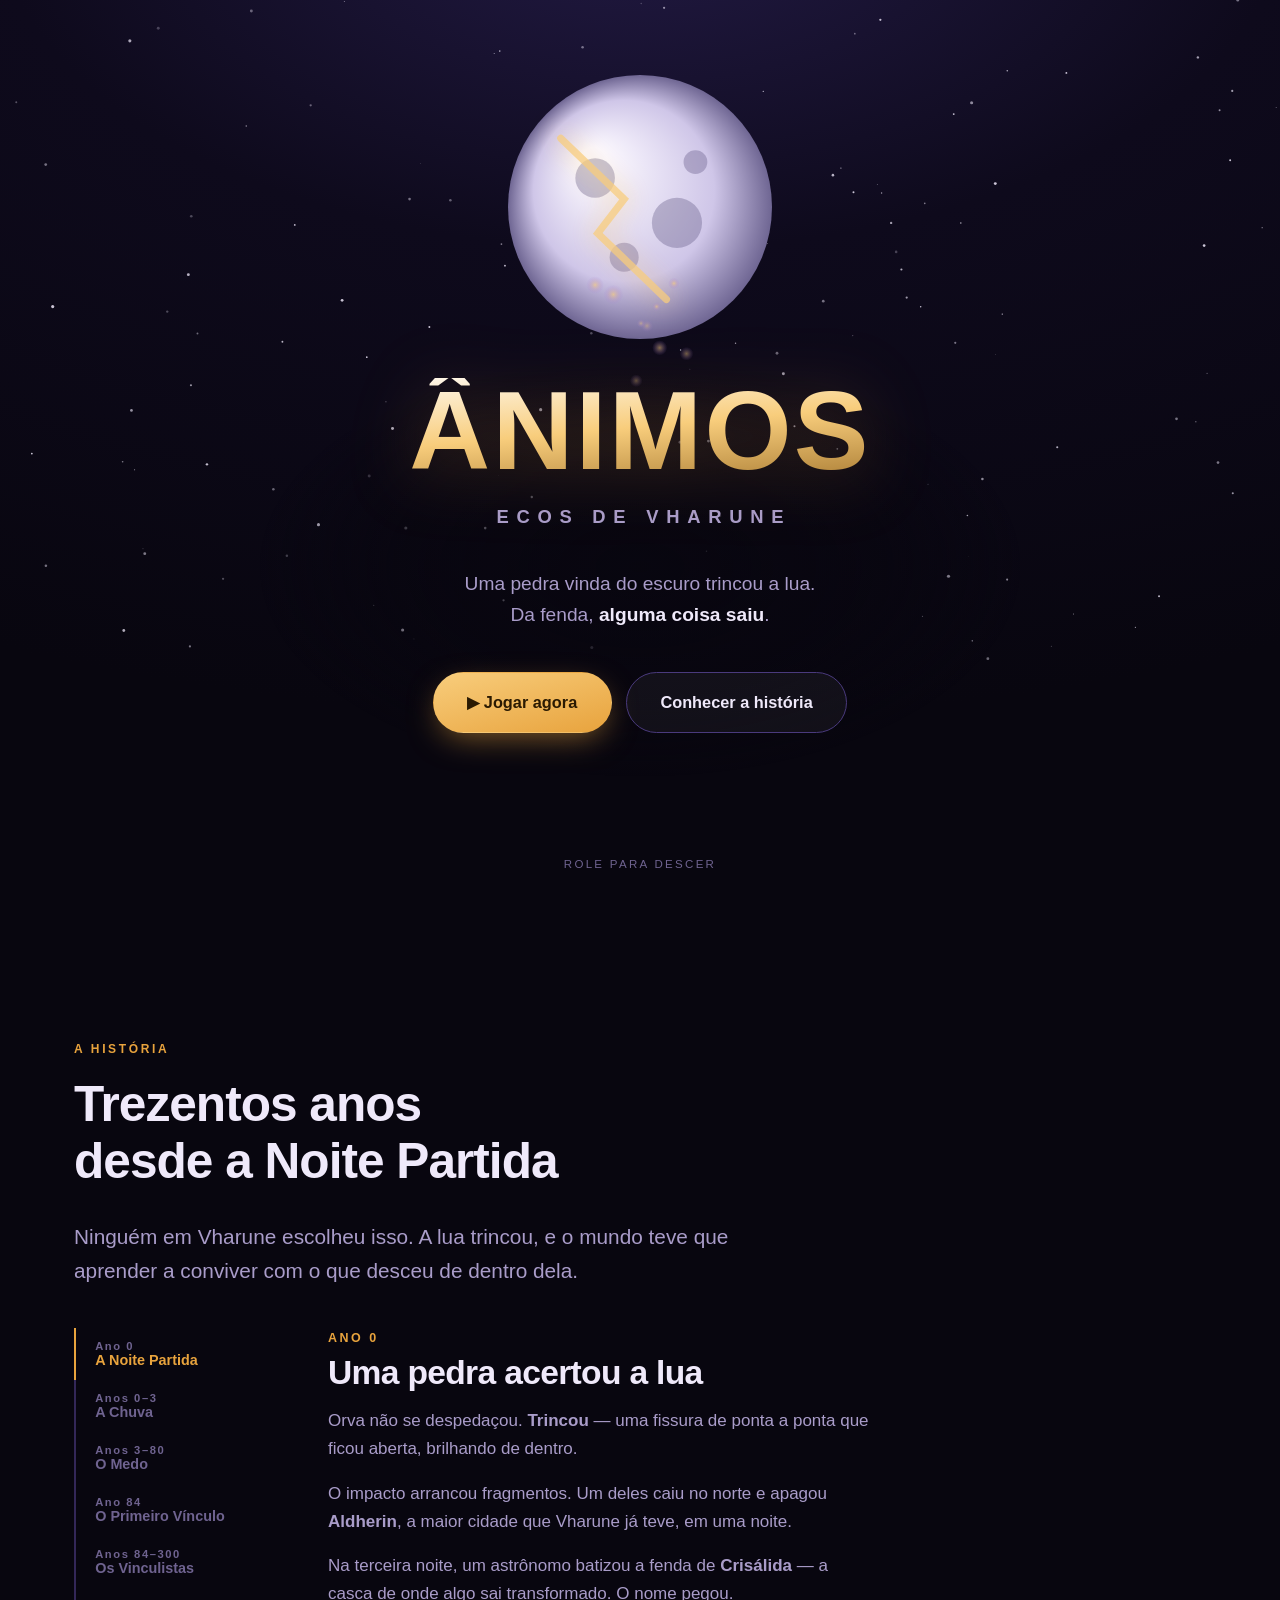
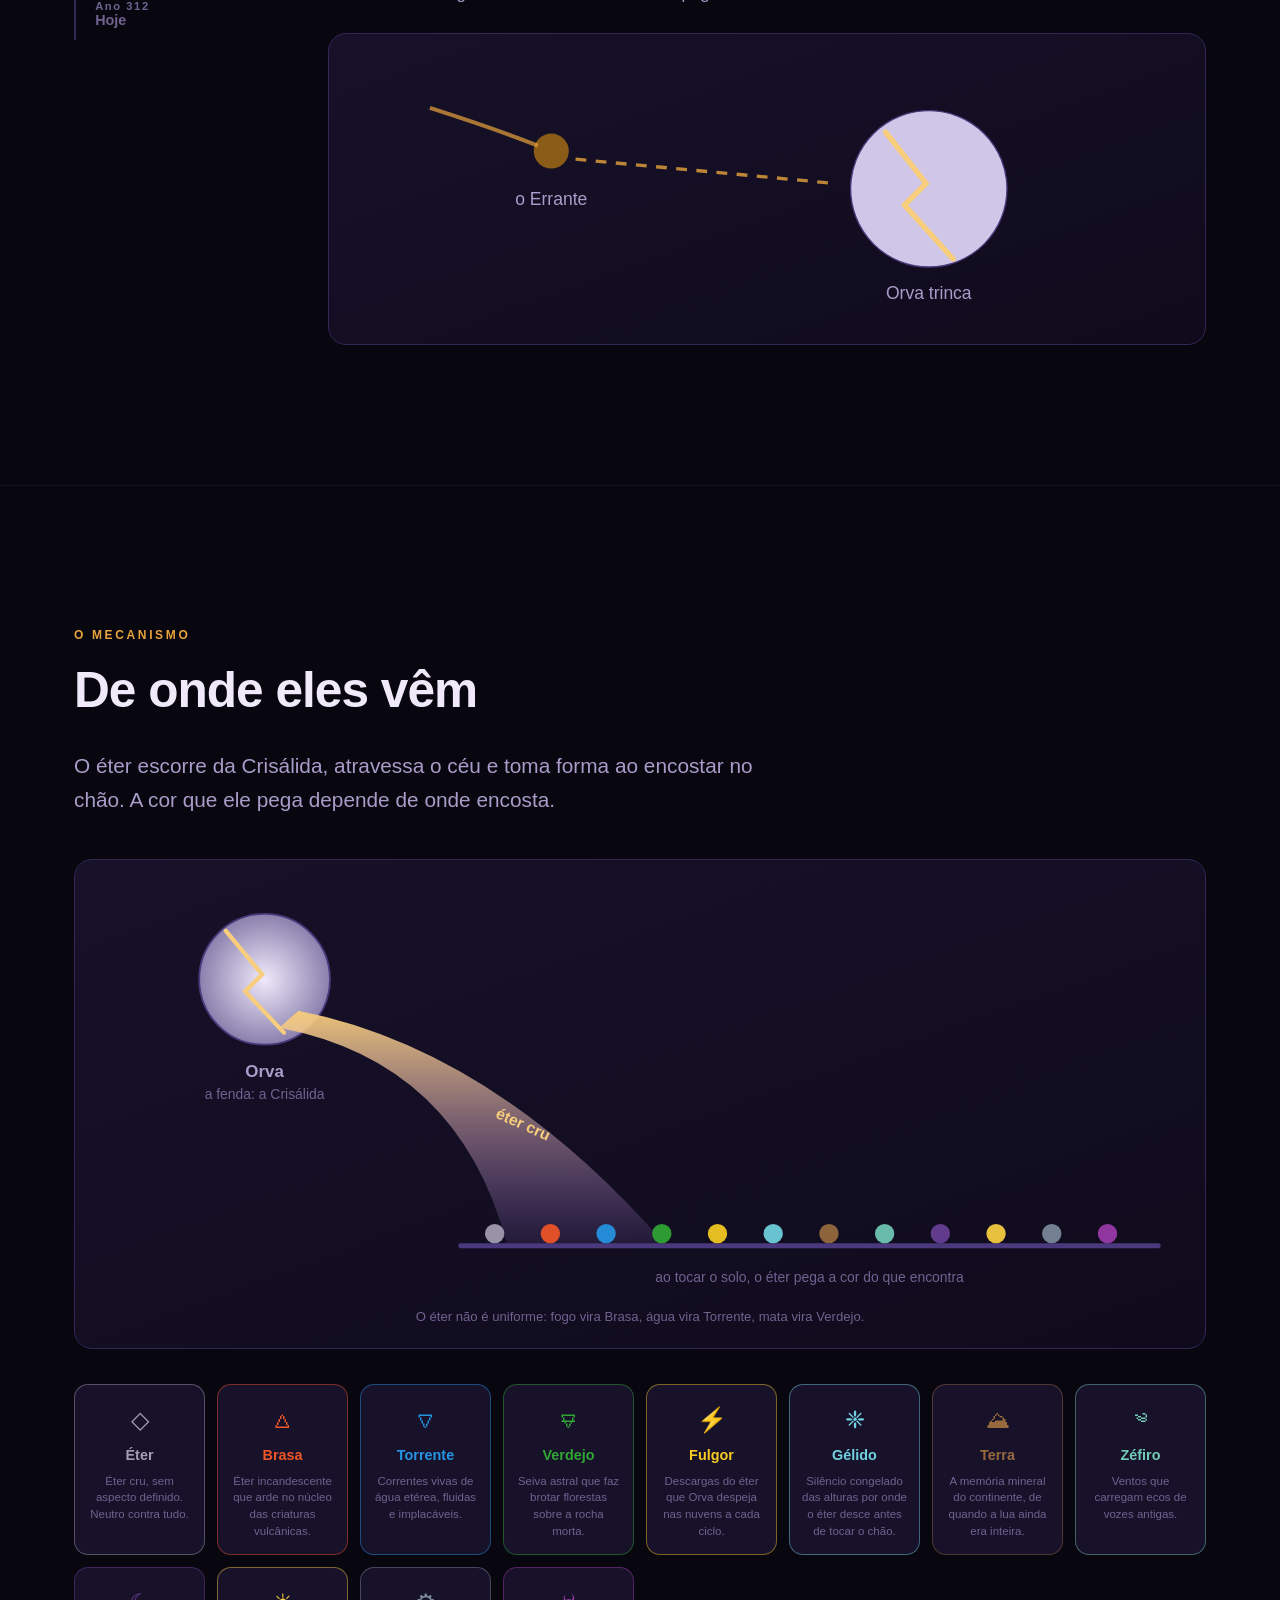
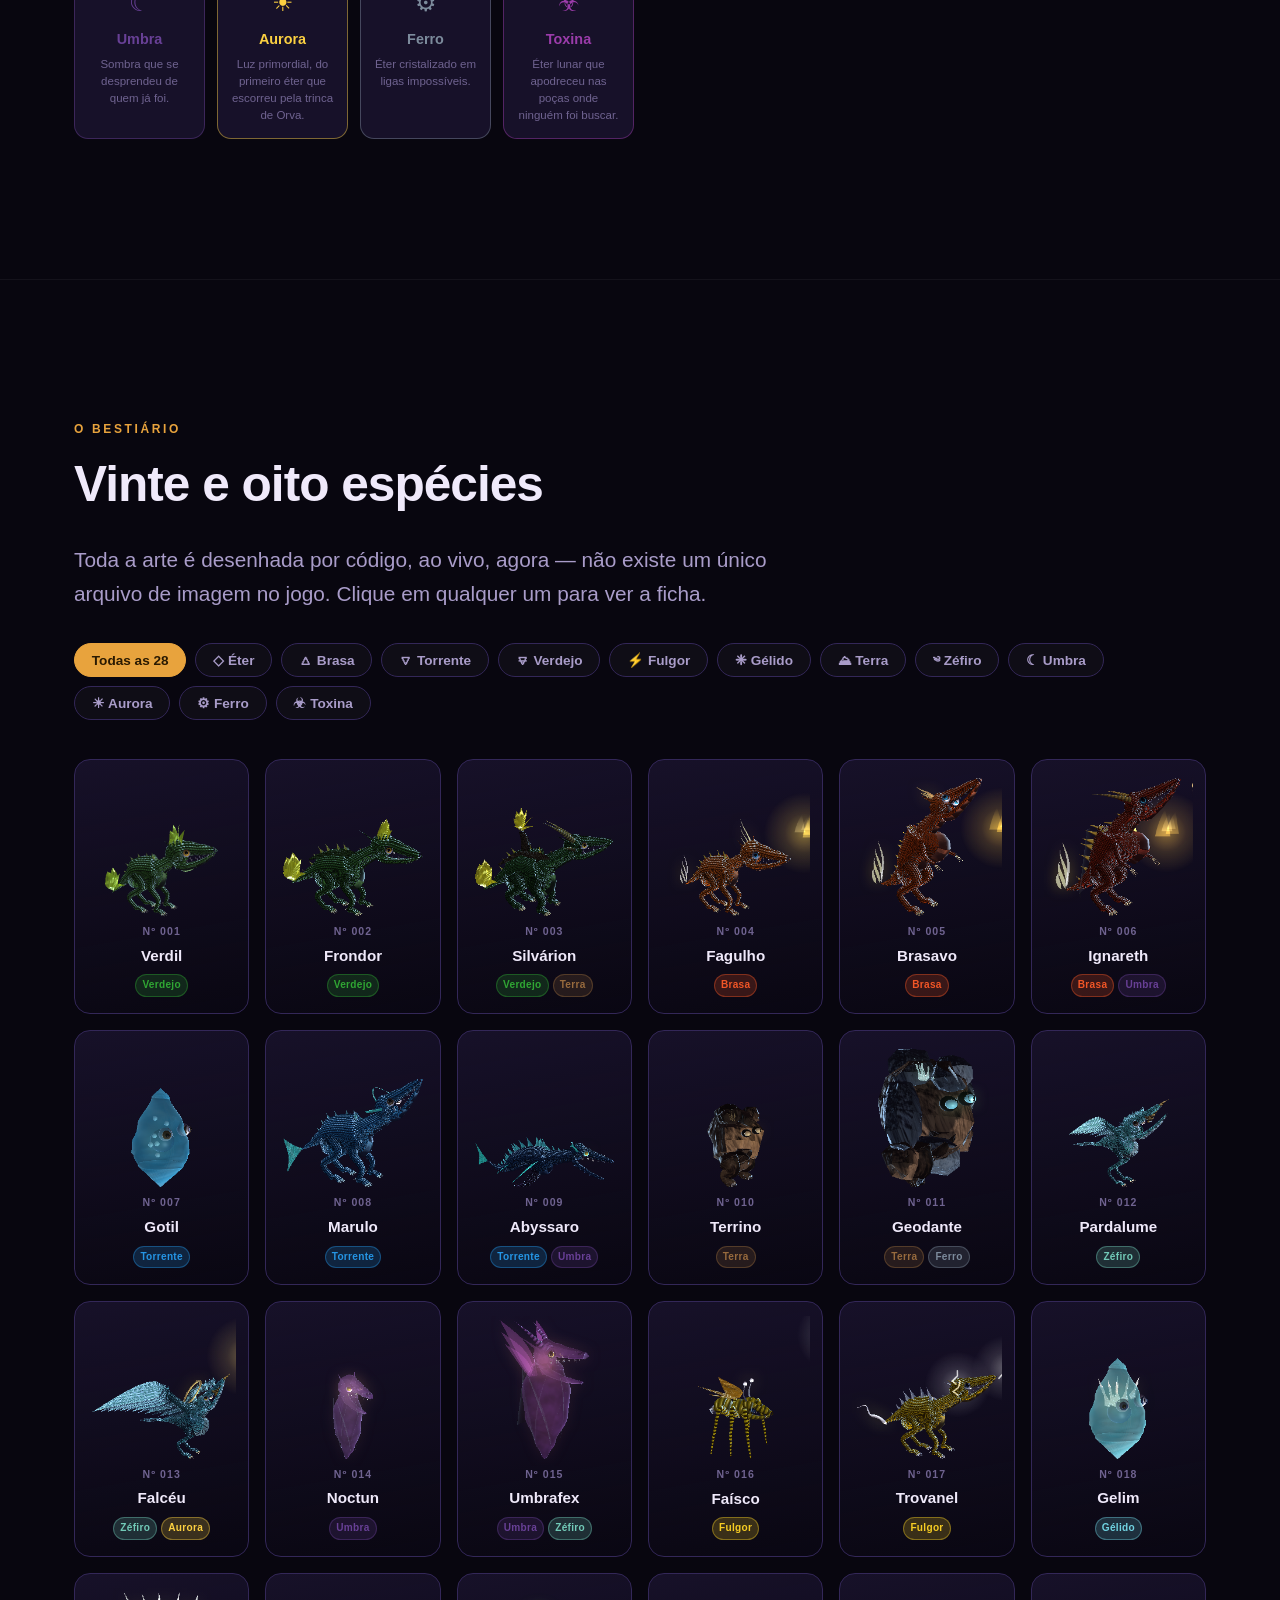
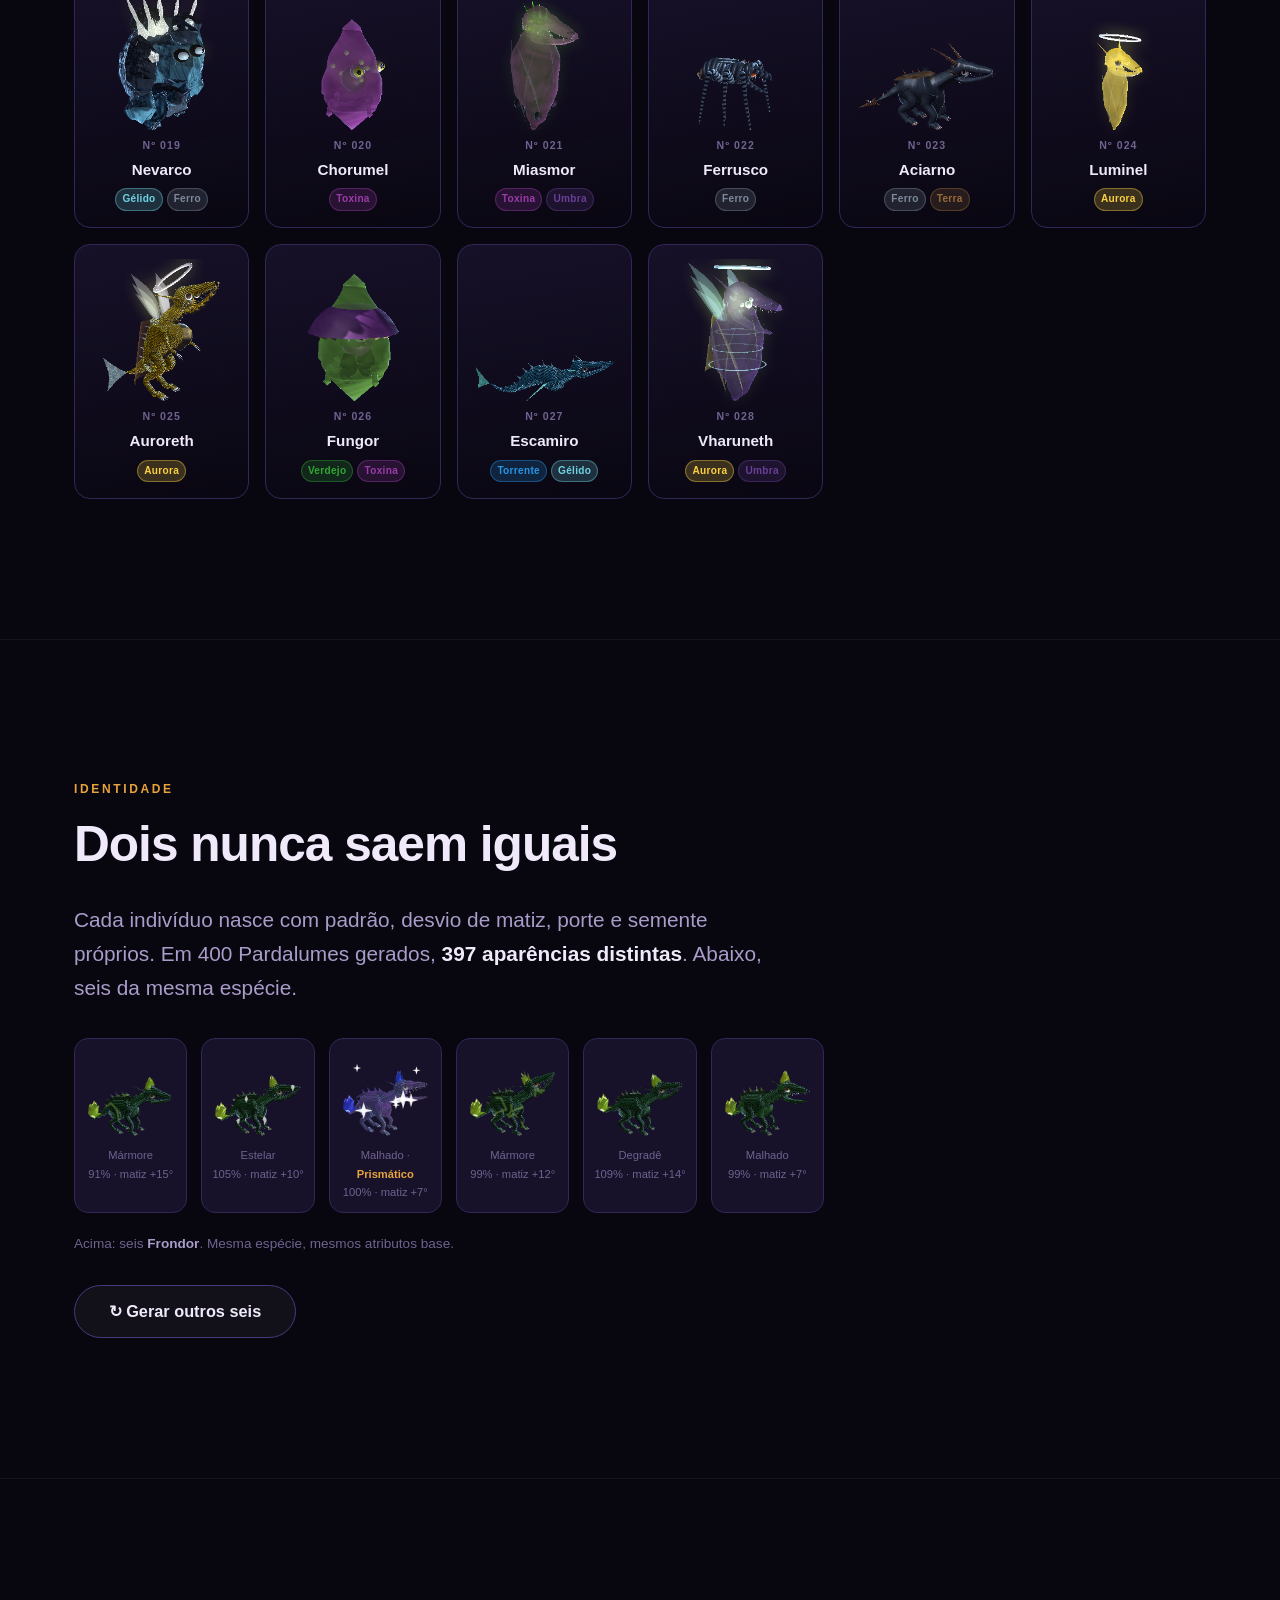
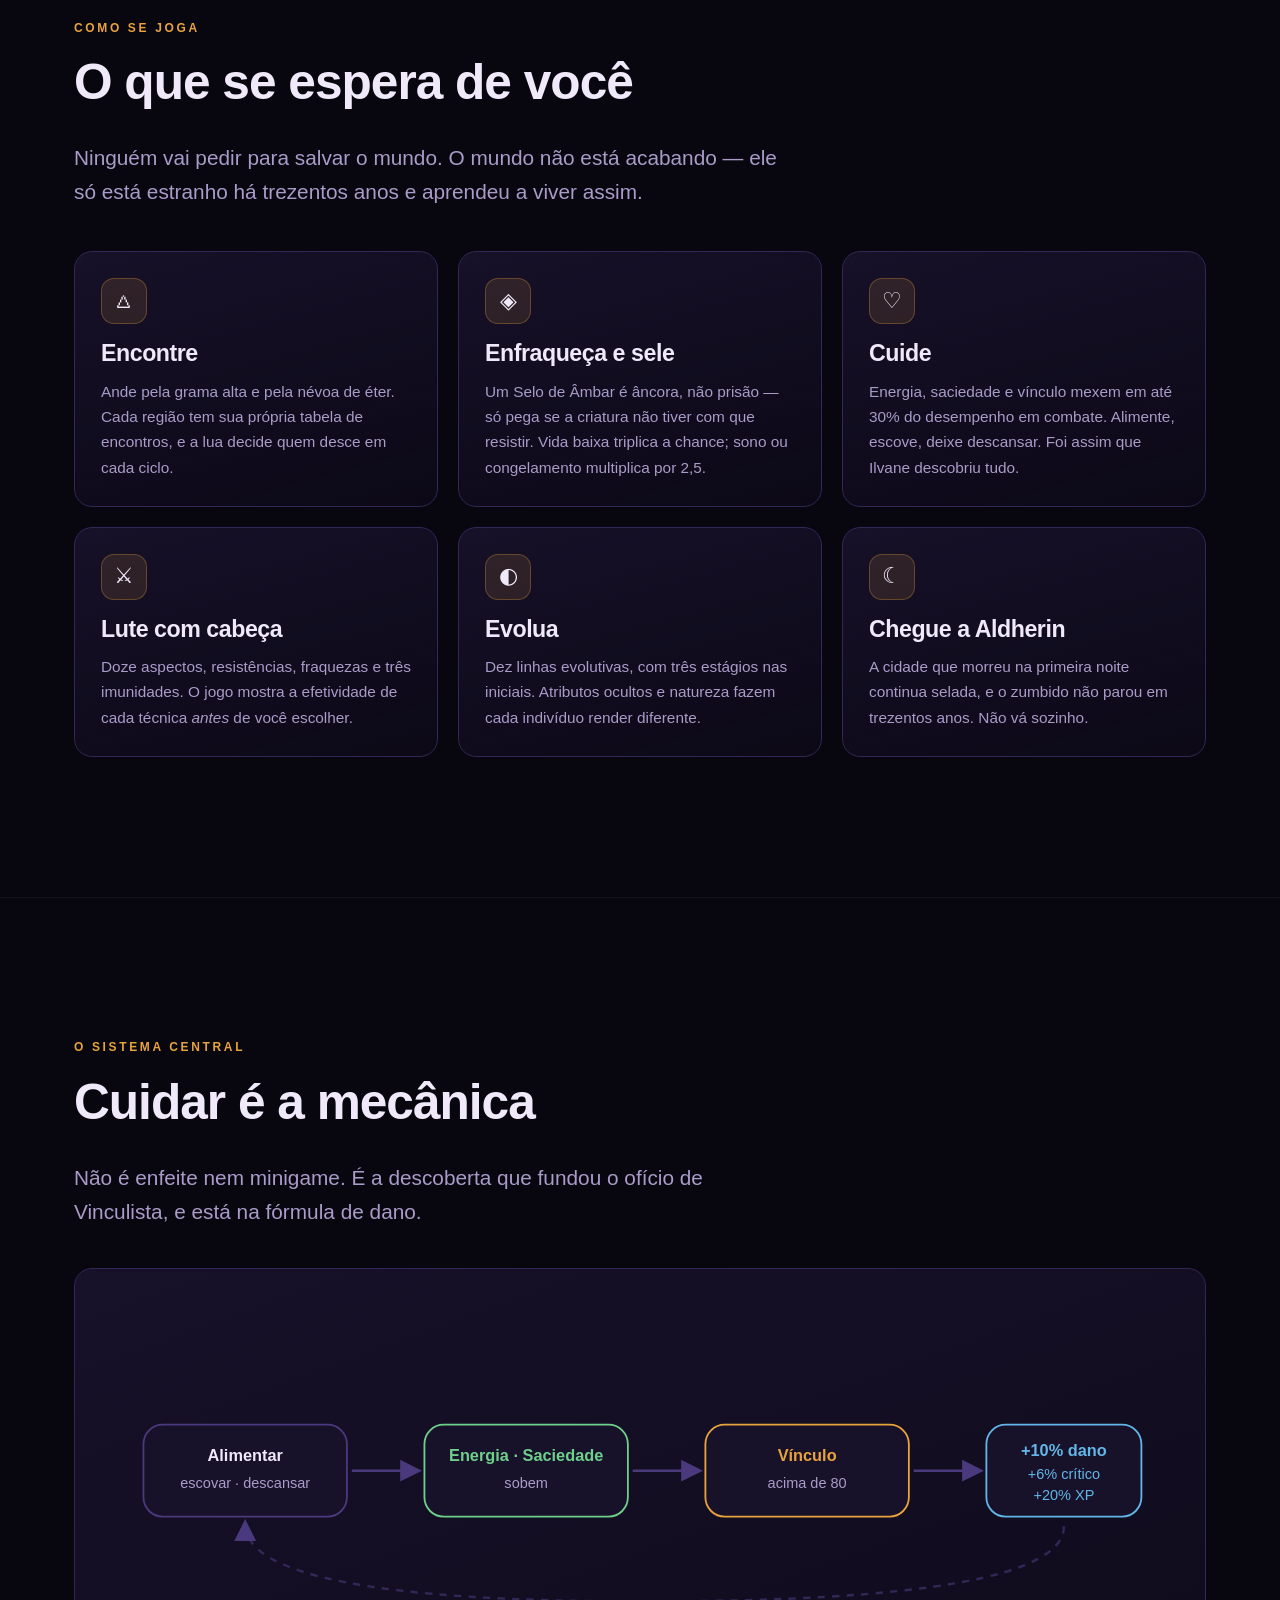
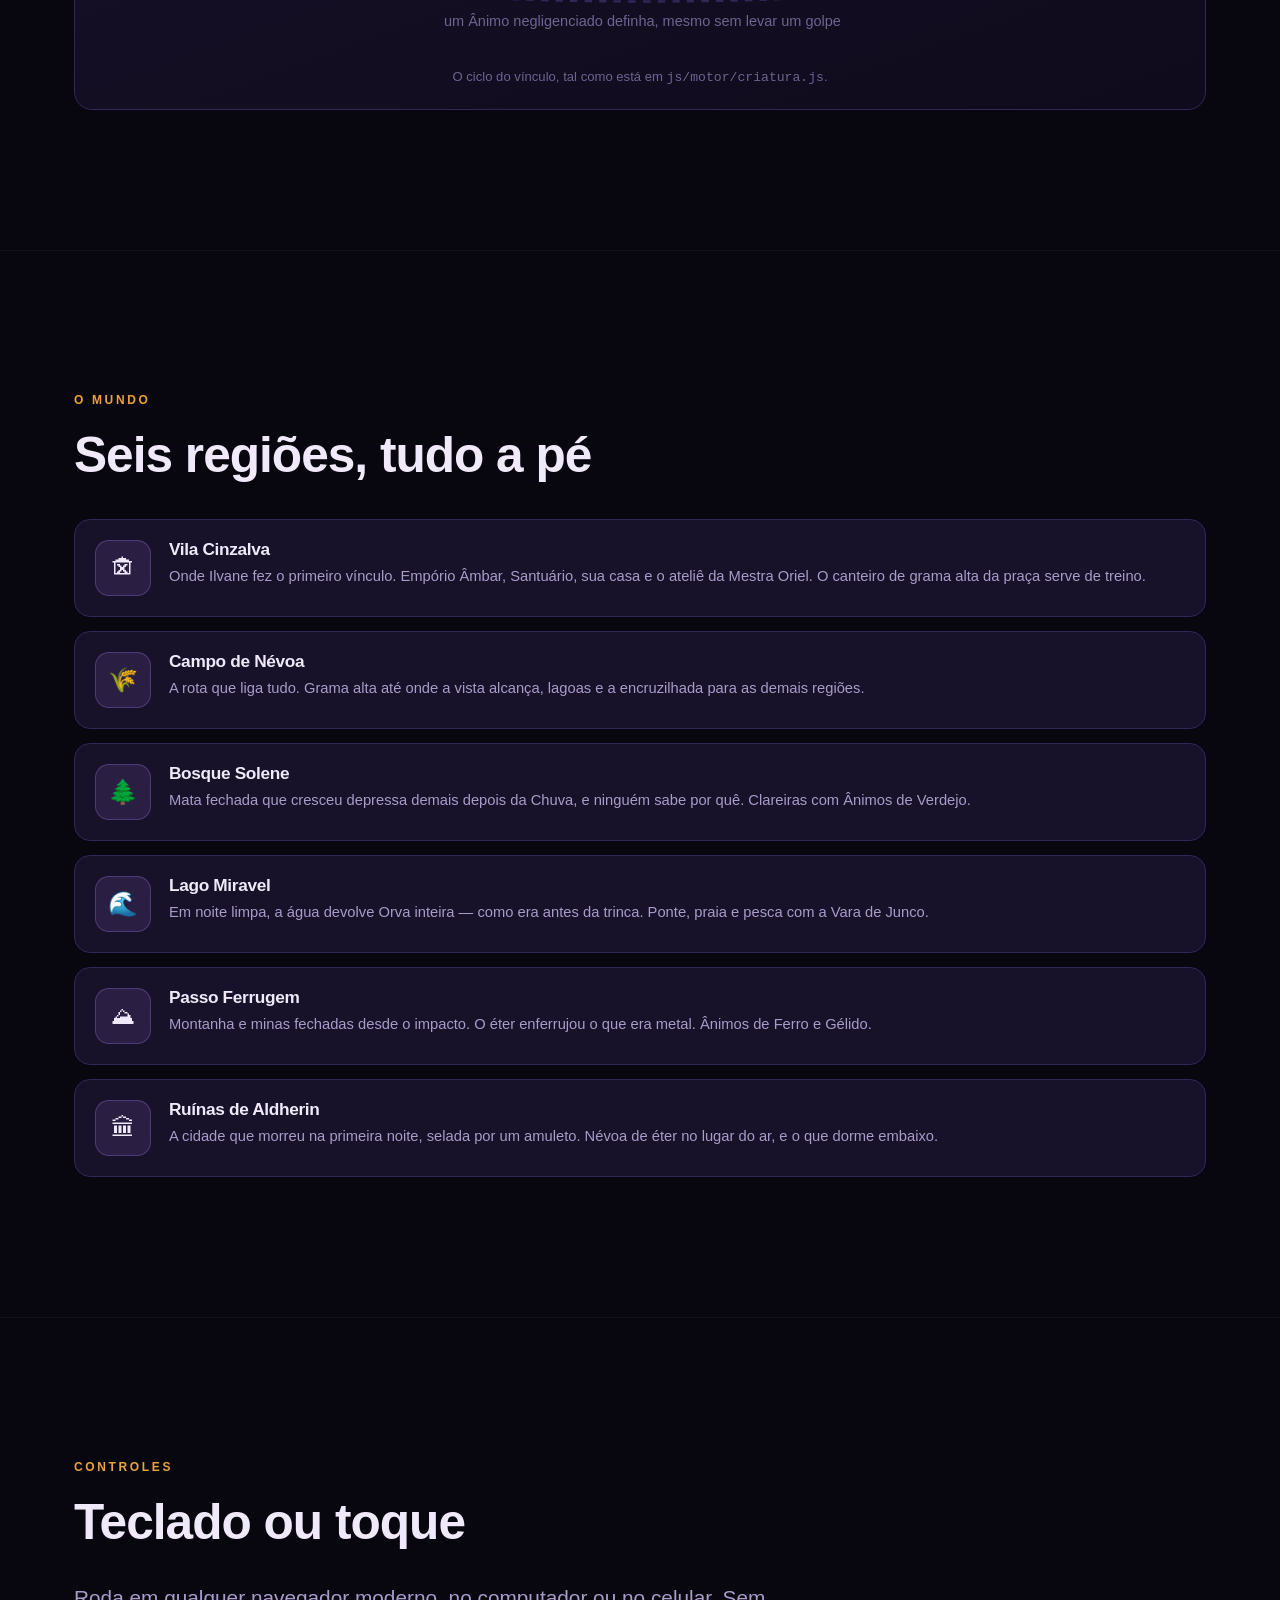
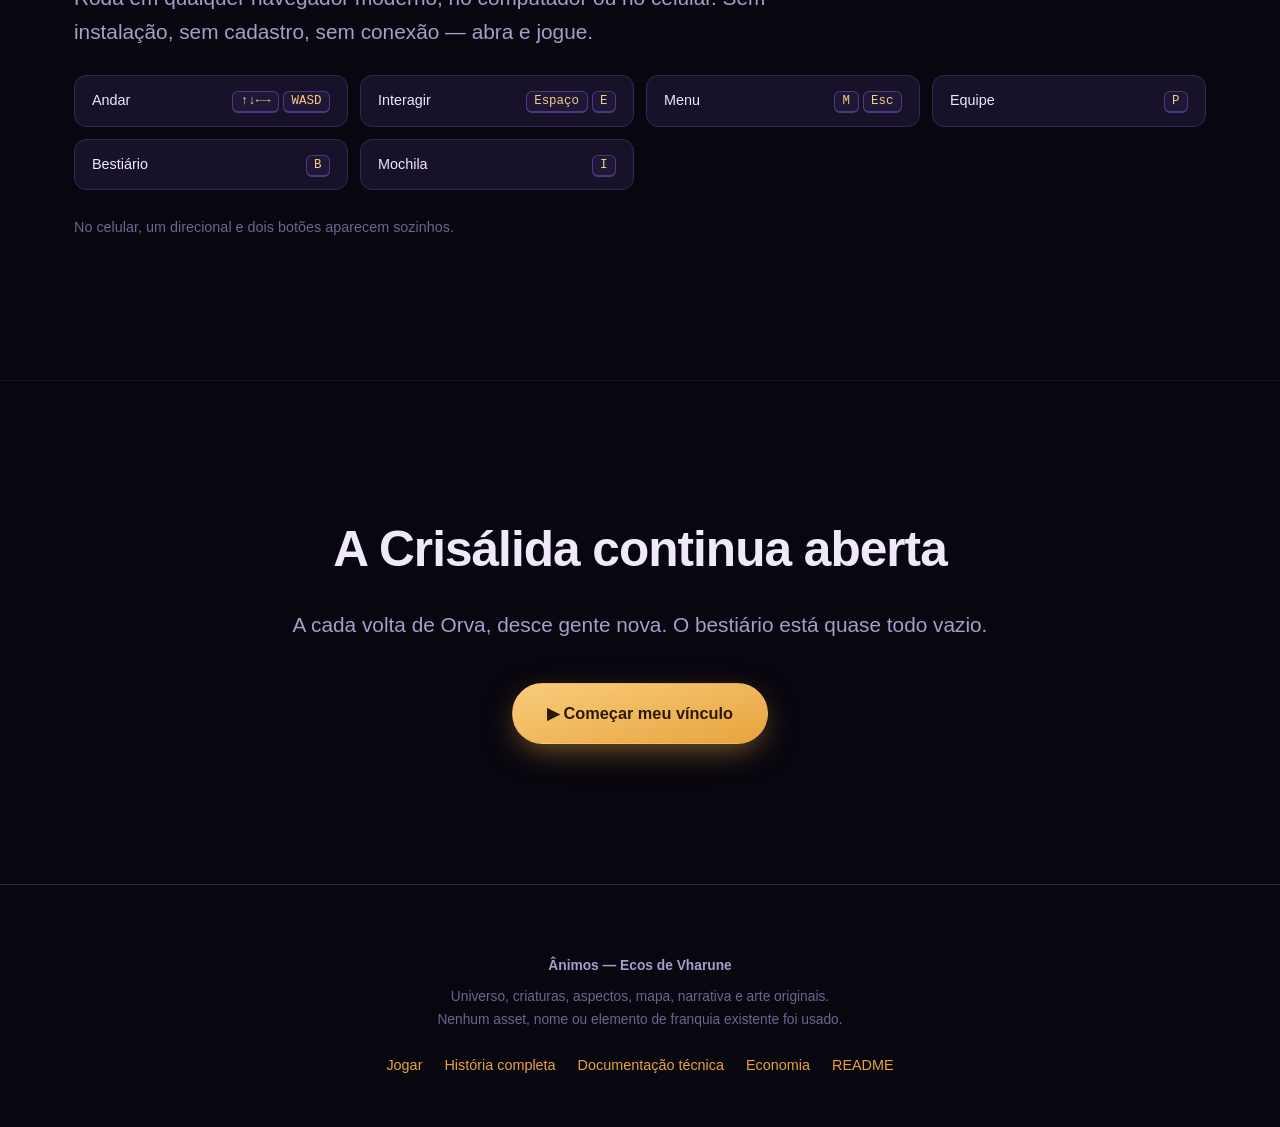
==== commit bd890974: "feat(arte): Ânimos em 3D — malha procedural e rasterizador próprio Os Ânimos deixam de ser desenho e" ====
--- a/landing.html
+++ b/landing.html
@@ -518,6 +518,11 @@
 <script src="js/data/tipos.js"></script>
 <script src="js/data/tecnicas.js"></script>
 <script src="js/data/especies.js"></script>
+<script src="js/arte/luz.js"></script>
+<script src="js/arte/malha3d.js"></script>
+<script src="js/arte/render3d.js"></script>
+<script src="js/arte/anatomia3d.js"></script>
+<script src="js/arte/especies3d.js"></script>
 <script src="js/arte/criaturas.js"></script>
 <script>
 (function () {
